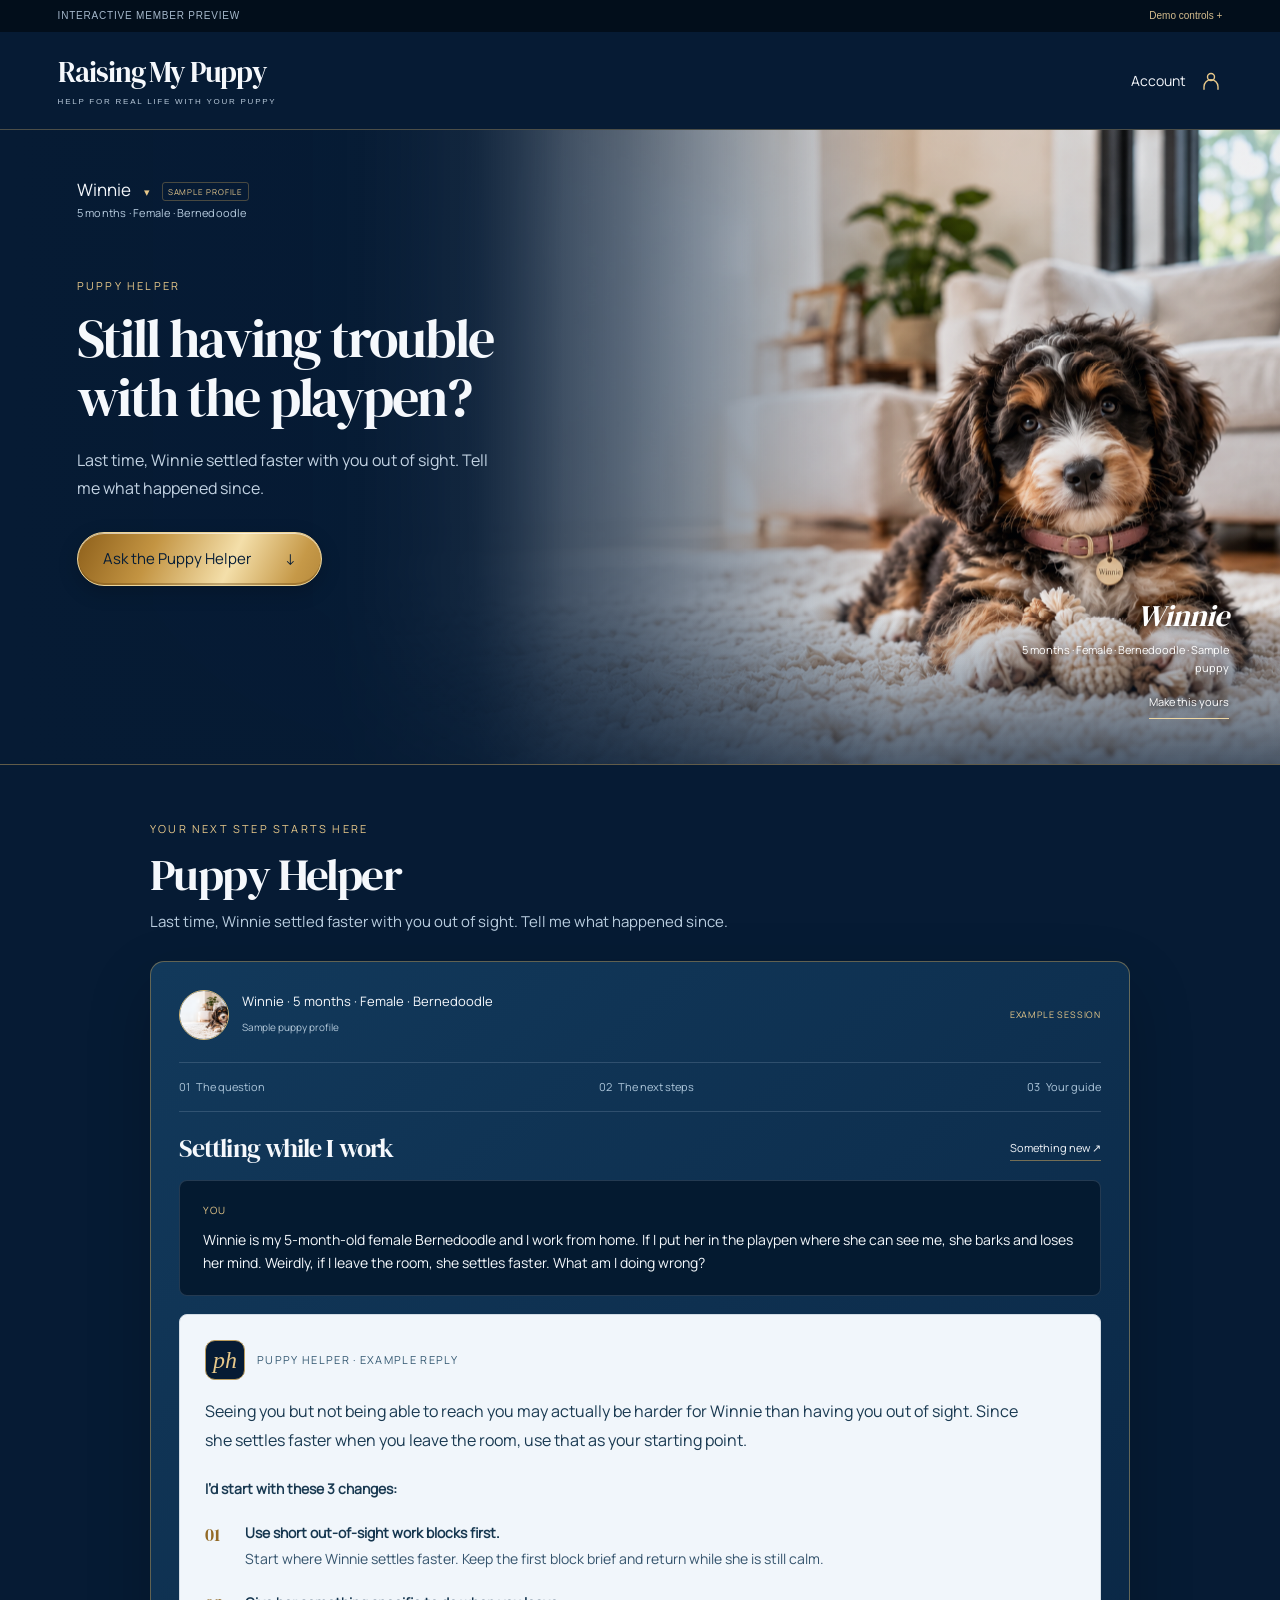
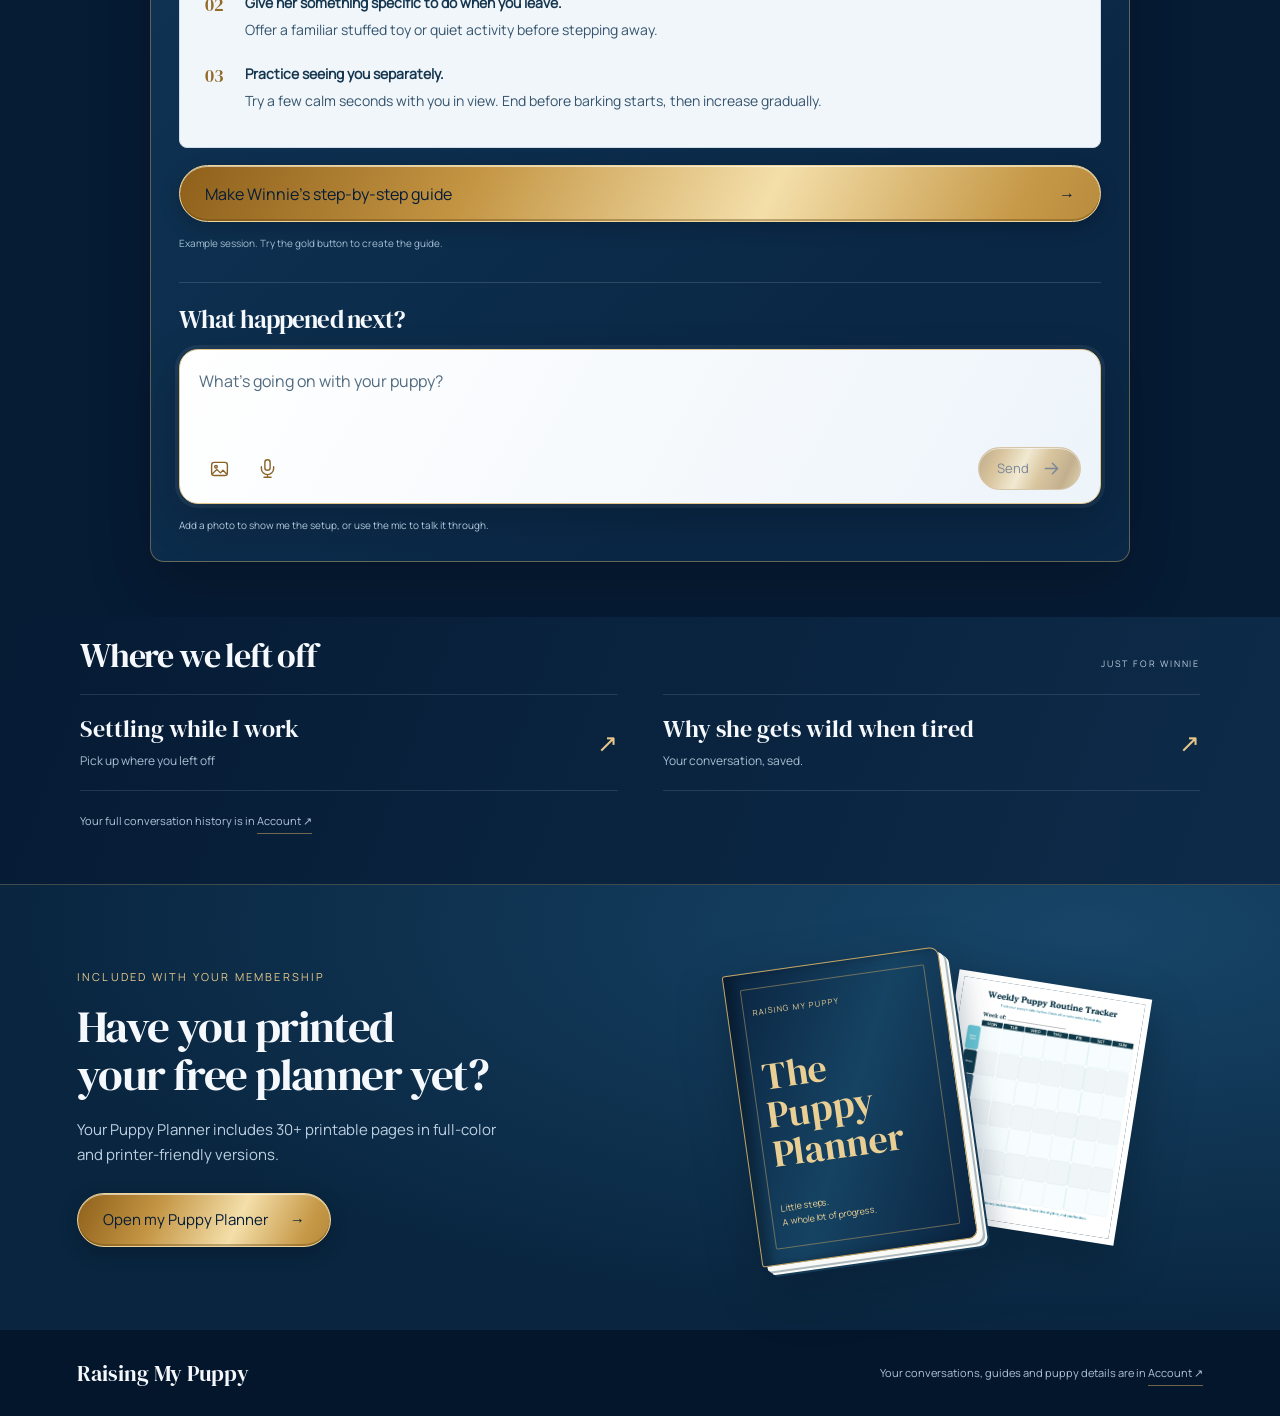
==== member.html @ 622f67cb "Publish completed Round 4C member code; planner assets pending upload" ====
<!doctype html>
<html lang="en">
<head>
  <meta charset="utf-8">
  <meta name="viewport" content="width=device-width,initial-scale=1">
  <meta name="robots" content="noindex,nofollow">
  <meta name="theme-color" content="#061b34">
  <title>Your Puppy Helper | Raising My Puppy</title>
  <link rel="stylesheet" href="css/tokens.css">
  <link rel="stylesheet" href="css/member.css">
  <script src="js/member-data.js" defer></script>
  <script src="js/member-planner.js" defer></script>
  <script src="js/member.js" defer></script>
</head>
<body class="member-page">
  <a class="skip-link" href="#session-title">Skip to Puppy Helper</a>
  <details class="demo-controls" id="demo-controls">
    <summary>INTERACTIVE MEMBER PREVIEW <span>Demo controls +</span></summary>
    <div class="demo-options">
      <label>Membership<select id="demo-state"><option value="active">Active member</option><option value="available">First free session available</option><option value="used">First free session used</option></select></label>
      <label>Puppy context<select id="demo-profile"><option value="sample">Sample profile with photo</option><option value="empty">No profile or photo</option><option value="no-photo">Profile without photo</option><option value="multiple">Multiple puppies</option></select></label>
      <p>Static preview. Sample replies and voice input. Photos, profiles, conversations and guides stay in this visit and reset on reload. No sign-in, AI or payment.</p>
    </div>
  </details>
  <div class="member-shell">
    <header class="member-header">
      <a href="./" class="wordmark" aria-label="Raising My Puppy public home">Raising My Puppy<span>HELP FOR REAL LIFE WITH YOUR PUPPY</span></a>
      <button type="button" class="account-button" data-action="account">Account <svg viewBox="0 0 24 24" aria-hidden="true"><circle cx="12" cy="8" r="4"/><path d="M4 22v-3a8 8 0 0 1 16 0v3"/></svg></button>
    </header>
    <main id="member-main"></main>
    <footer class="member-footer"><span class="footer-brand">Raising My Puppy</span><p>Your conversations, guides and puppy details are in <button class="text-link" data-action="account">Account ↗</button></p></footer>
  </div>
  <dialog id="member-dialog" aria-labelledby="dialog-title"><button type="button" class="dialog-close" aria-label="Close panel">×</button><div id="dialog-content"></div></dialog>
  <div id="member-status" role="status" aria-live="polite"></div>
  <div id="print-area"></div>
  <noscript><p class="noscript">Enable JavaScript to use this interactive member preview.</p></noscript>
</body>
</html>
---- css/tokens.css ----
/* Shared foundation. Compact demo UI, captions and controls keep their own scale. */
:root {
  --rmp-body-size: 16px;
  --rmp-body-lead-size: 17px;
  --rmp-section-label-size: 12px;
  --rmp-section-inset: 62px;
  --rmp-section-inset-wide: 70px;
  --rmp-heading-gap: 20px;
  --rmp-paragraph-gap: 16px;
  --rmp-label-gap: 18px;
  --rmp-cta-gap: 28px;
  --rmp-strip-background: #082441;
  --rmp-strip-gold: #f2d594;
  --rmp-strip-line: #bf9f612e;
  --rmp-strip-bottom-line: #d6b47180;
}

*{box-sizing:border-box}body{margin:0;background:#eaf0f6;font-family:Arial,sans-serif}h1,h2,h3,p{margin:0}button,input,textarea{font:inherit}button,a{-webkit-tap-highlight-color:transparent}button{cursor:pointer;border:0;background:none;color:inherit}a{color:inherit;text-decoration:none}img{max-width:100%}textarea{width:100%;background:transparent;border:0;color:inherit}html{scroll-behavior:smooth}.preview-label{text-align:center;padding:10px 16px;font-size:10px;letter-spacing:.06em;background:#0d2b4b;color:#e1c48c}.preview-overlay{position:fixed;inset:0;background:#0b243866;backdrop-filter:blur(6px);z-index:100;display:flex;justify-content:flex-end}.preview-drawer{width:min(100%,460px);height:100%;background:#f7faff;padding:70px 32px;box-shadow:-20px 0 80px #09243d30;animation:drawer .35s ease-out}.preview-drawer h2{font:36px/1.15 Georgia;margin:22px 0}.preview-drawer p{font-size:14px;line-height:1.6;margin:18px 0}.preview-drawer label{display:block;margin-top:30px;font-size:12px}.preview-drawer input{display:block;width:100%;padding:15px;margin:10px 0;border:1px solid #c2d1df;border-radius:10px;background:white}.preview-drawer .approved-gold-button{background:linear-gradient(120deg,#d5b16f,#e5c78c);padding:16px;border-radius:30px;width:100%;font-weight:700}.preview-drawer small{font-size:11px;color:#587089;line-height:1.5}.preview-close{position:absolute;right:25px;top:30px}.preview-eyebrow{font-size:var(--rmp-section-label-size);letter-spacing:.15em;color:#967032}@keyframes drawer{from{transform:translateX(100%)}to{transform:none}}
.rmp-puppy-photo{display:flex;align-items:center;gap:14px;padding:8px 0}.rmp-puppy-photo img{height:64px;width:64px;object-fit:cover;border-radius:50%}.rmp-puppy-photo button{display:flex;align-items:center;gap:7px}.rmp-reveal{opacity:0;transform:translateY(24px);transition:opacity .8s ease,transform .8s ease}.rmp-reveal.is-visible{opacity:1;transform:none}.rmp{--ink: #142b49;--muted: #526477;--gold: #b99a5b;--pale: #e6eef6;--paper: #f7f9fc;background:var(--paper);color:var(--ink);font-family:Arial,Helvetica,sans-serif;font-size:16px;line-height:1.65;-webkit-font-smoothing:antialiased}.rmp *{box-sizing:border-box}.rmp button,.rmp a,.rmp input,.rmp textarea{touch-action:manipulation}.rmp button{cursor:pointer}.rmp button:disabled{cursor:wait;opacity:.55}.rmp a{text-decoration:none;color:inherit}.rmp :focus-visible{outline:3px solid #957334;outline-offset:5px}.rmp h1,.rmp h2,.rmp h3,.rmp p{margin:0}.rmp h1,.rmp h2{font-family:Georgia,Times New Roman,serif;font-weight:400;letter-spacing:-.055em;line-height:1.04}.rmp h1{font-size:clamp(48px,5.7vw,83px)}.rmp h2{font-size:clamp(39px,4.1vw,60px)}.rmp em{font-weight:400;color:#607c98}.rmp-section{max-width:1200px;margin:auto;padding:100px 44px}.rmp-eyebrow{font-size:10px;letter-spacing:.2em;font-weight:700;line-height:1.6;margin-bottom:24px!important}.rmp-eyebrow>span{display:inline-block;width:6px;height:6px;background:var(--gold);border-radius:50%;margin-right:8px}.rmp-section-copy{max-width:410px;margin-top:25px!important;color:var(--muted)}.rmp-centered{text-align:center}.rmp-centered>p:last-child{margin-top:20px;color:var(--muted)}
---- css/member.css ----
/* Round 4B. Isolated member styles; no public page selectors or dependencies. */
@font-face{font-family:"RMP Display";src:url(../assets/fonts/rmp-display.woff2) format("woff2");font-weight:400;font-display:swap}
@font-face{font-family:"RMP Sans";src:url(../assets/fonts/rmp-sans.woff2) format("woff2");font-weight:400;font-display:swap}
:root{--navy:#061b34;--navy-light:#12395e;--gold:#e7c88a;--muted:#abc1d7;--metal:linear-gradient(115deg,#8e601b 0%,#c39442 21%,#f4dfaa 43%,#c69948 61%,#986c24 83%,#d7b66b 100%)}
body.member-page{background:#041326;color:#f5f8fc;font:16px/1.65 "RMP Sans",Arial,sans-serif;-webkit-font-smoothing:antialiased}
button,input,textarea,select{font:inherit}button,a,input,textarea,select{touch-action:manipulation}button{padding:0}button:disabled{opacity:.5;cursor:default}a,button{text-underline-offset:5px}h1,h2,h3{font-family:"RMP Display",Georgia,serif;font-weight:400;letter-spacing:-.035em;line-height:1.08}p{margin:0}svg{width:21px;height:21px;stroke:currentColor;fill:none;stroke-width:1.6;stroke-linecap:round;stroke-linejoin:round;flex-shrink:0}:focus-visible{outline:3px solid #e8c888;outline-offset:5px}input:focus-visible,textarea:focus-visible,select:focus-visible{outline-color:#956b2e}button:focus-visible{position:relative;z-index:3}[hidden]{display:none!important}.sr-only{position:absolute;width:1px;height:1px;overflow:hidden;clip-path:inset(50%)}
.member-shell{max-width:1440px;margin:auto;background:var(--navy);overflow:clip}.demo-controls{max-width:1440px;margin:auto;background:#020e1b;color:#a5b8cb;font:10px/1.6 Arial,sans-serif;letter-spacing:.08em}.demo-controls summary{cursor:pointer;list-style:none;padding:8px 4.5%;display:flex;justify-content:space-between;gap:12px}.demo-controls summary::-webkit-details-marker{display:none}.demo-controls summary span{color:#d5bd8e;letter-spacing:0}.demo-options{display:flex;align-items:end;gap:20px;padding:14px 4.5% 22px;border-top:1px solid #314357;letter-spacing:0}.demo-options label{font-size:12px;min-width:185px}.demo-options select{display:block;margin-top:5px;background:#102b44;color:#fff;border:1px solid #5d7891;border-radius:5px;padding:9px;max-width:100%}.demo-options p{max-width:480px;font-size:12px}.member-header{height:98px;padding:0 4.5%;display:flex;align-items:center;justify-content:space-between;gap:20px;border-bottom:1px solid #d6b47155;position:relative;z-index:4;background:#061b34}.wordmark{font:29px/1.2 "RMP Display",Georgia,serif;letter-spacing:-.035em}.wordmark span{display:block;margin-top:8px;font:8px/1 Arial,sans-serif;letter-spacing:.22em;color:#b7c8d9}.account-button{display:flex;align-items:center;gap:14px;font-size:14px;min-height:44px}.account-button svg{color:var(--gold);width:22px}.eyebrow{display:block;font:11px/1.6 "RMP Sans",Arial,sans-serif;letter-spacing:.2em;text-transform:uppercase;color:var(--gold)}
.member-hero{overflow:hidden;position:relative;min-height:740px;isolation:isolate;background:#081f39;border-bottom:1px solid #c7a05b77}.hero-photo{position:absolute;right:0;top:0;width:72%;height:100%;object-fit:cover;object-position:77% 55%;z-index:-3;mask-image:linear-gradient(90deg,transparent,#000 24%);transform:scale(1.025);will-change:transform}.member-hero.is-upload .hero-photo{width:59%;object-position:center}.hero-shade{position:absolute;inset:0;z-index:-2;background:linear-gradient(90deg,#061b34 1%,#061b34f7 26%,#061b34e8 37%,#061b34a6 49%,#061b3410 70%),linear-gradient(0deg,#061b34b0,transparent 25%)}.hero-content{position:relative;width:60%;padding:30px 0 56px 6%;z-index:1}.puppy-switch{position:relative;display:inline-block;margin-bottom:47px;max-width:100%}.puppy-toggle{text-align:left;padding:8px 18px 8px 0;max-width:100%;min-height:55px}.puppy-toggle strong{font-size:17px;font-weight:400}.puppy-toggle .chevron{font-size:11px;color:var(--gold);padding-left:13px}.puppy-toggle small{display:block;color:#b7ccdf;font-size:11px;letter-spacing:.02em;overflow-wrap:anywhere}.puppy-toggle .sample-label{display:inline-block;font-size:8px;letter-spacing:.1em;border:1px solid #b7985960;border-radius:3px;padding:2px 5px;color:#e4c78d;margin-left:12px;vertical-align:middle}.puppy-menu{position:absolute;top:100%;left:0;width:280px;max-width:calc(100vw - 40px);background:#102e4d;padding:10px;box-shadow:0 16px 40px #0005;border:1px solid #b798596e;border-radius:12px;z-index:6}.puppy-menu button{display:flex;align-items:center;gap:12px;width:100%;text-align:left;padding:12px;border-radius:7px;font-size:14px}.puppy-menu button:hover,.puppy-menu button[aria-pressed=true]{background:#284968}.puppy-menu small{display:block;font-size:11px;color:#b9cde0}.puppy-menu .add-puppy{color:var(--gold);border-top:1px solid #b7985940;border-radius:0;margin-top:5px}.puppy-menu .initial{width:32px;height:32px;border:1px solid #bba16d;border-radius:50%;display:grid;place-items:center;color:var(--gold)}
.hero-content>.eyebrow{margin-bottom:14px}.hero-content h1{font-size:clamp(40px,4.25vw,62px);max-width:650px;text-wrap:balance}.hero-memory{color:#c3d3e3;font-size:16px;line-height:1.75;max-width:420px;margin-top:20px}.hero-caption{position:absolute;right:4%;bottom:45px;max-width:225px;color:#fff;text-shadow:0 2px 12px #000;text-align:right;z-index:0}.hero-caption .photo-name{font:italic 30px/1.2 "RMP Display",Georgia,serif;display:block}.hero-caption p{font-size:11px;line-height:1.65;margin-top:7px}.photo-action{display:inline-block;font-size:11px;margin-top:12px;border-bottom:1px solid #efd7a3;padding-bottom:3px;text-shadow:0 1px 6px #000;min-height:30px}.hero-caption.fallback{background:#061b34da;padding:17px 19px;border:1px solid #d6b47160;backdrop-filter:blur(8px);border-radius:3px;max-width:235px;text-align:left}.hero-caption.fallback .photo-name{font-size:23px}.hero-caption.fallback p{color:#e0e9f1}
.composer{margin-top:27px;max-width:550px;border:1px solid #e4c58c;border-radius:19px;background:linear-gradient(120deg,#fff,#edf4fa);box-shadow:0 16px 45px #0003,0 0 0 4px #fff1;color:#153651;padding:17px 19px 13px}.composer:focus-within{box-shadow:0 16px 45px #0003,0 0 0 4px #d8b66d55}.composer textarea{display:block;resize:none;height:72px;min-height:72px;max-height:210px;line-height:1.6;font-size:16px;padding:2px 0;outline:0}.composer textarea::placeholder{color:#516b80;opacity:1}.composer-toolbar{display:flex;align-items:center;justify-content:space-between;gap:15px;margin-top:8px}.composer-tools{display:flex;gap:8px}.icon-button{width:40px;height:40px;display:grid;place-items:center;color:#8c6428;border-radius:50%}.icon-button:hover{background:#dae6f0}.send-button{display:flex;align-items:center;gap:12px;background:var(--metal);border:1px solid #bd985b;border-radius:30px;color:#061b34;padding:9px 18px;min-height:43px;font-size:13px;box-shadow:inset 0 1px #fff9}.composer-footnote{font-size:10px;color:#b5c8dc;margin-top:13px;max-width:480px}.composer-attachment{display:flex;align-items:center;gap:12px;font-size:12px;margin-bottom:10px}.composer-attachment img{width:55px;height:45px;object-fit:cover;border-radius:6px}.composer-attachment button{margin-left:auto;text-decoration:underline}.free-note{font-size:12px;color:var(--gold);margin-top:15px}.free-note button{text-decoration:underline;margin-left:8px}
.gold-button{display:inline-flex;align-items:center;justify-content:center;gap:22px;position:relative;overflow:hidden;background:var(--metal);background-size:150% 100%;border:1px solid #ecd59b;border-radius:40px;color:#051c36;box-shadow:0 6px 20px #0003,inset 0 1px #fff9,inset 0 -2px #68471560;font-size:15px;min-height:54px;padding:13px 25px;transition:background-position .4s,transform .25s;line-height:1.5;text-align:center}.gold-button:hover{background-position:100% 0;transform:translateY(-2px)}.text-link{font-size:13px;border-bottom:1px solid #b99a5b99;padding:3px 0;color:inherit}.secondary-button{padding:10px 18px;border:1px solid #a3b9cb;border-radius:25px;min-height:44px;font-size:13px}.action-row{display:flex;gap:20px;flex-wrap:wrap;align-items:center;margin-top:23px}.empty-note{color:#afc5d9;font-size:14px;margin:20px 0}.section-inner{width:min(100% - 12%,1120px);margin:auto}
.conversation-section{background:radial-gradient(ellipse at 0 20%,#184368,#082541 66%);border-bottom:1px solid #b89b5c60}.conversation-inner{padding:45px 0 48px;max-width:920px}.conversation-heading{display:flex;justify-content:space-between;align-items:center;gap:20px}.conversation-heading h2{font-size:32px}.conversation-heading .text-link{font-size:11px}.thread-body{margin-top:25px}.question-line{font-size:15px;color:#d6e6f5;border-left:2px solid #d5b474;padding:4px 0 4px 20px;max-width:740px;margin-bottom:30px;white-space:pre-wrap;overflow-wrap:anywhere}.question-photo{width:150px;max-height:130px;object-fit:cover;border-radius:8px;margin:12px 0}.reply-label{display:flex;align-items:center;gap:12px;margin-bottom:17px}.helper-monogram{font:italic 24px/1 Georgia,serif;display:grid;place-items:center;border:1px solid #b99a5b;color:var(--gold);width:40px;height:40px;border-radius:10px;background:#061b34}.reply-label span:last-child{font-size:11px;color:var(--gold);letter-spacing:.12em;text-transform:uppercase}.reply-text{font-size:17px;line-height:1.8;max-width:820px}.response-steps{list-style:none;padding:0;margin:23px 0;counter-reset:steps}.response-steps li{counter-increment:steps;display:grid;grid-template-columns:27px 1fr;gap:13px;padding:10px 0;font-size:15px;color:#c9dbeb}.response-steps li:before{content:"0" counter(steps);font:18px/1.5 "RMP Display",Georgia,serif;color:var(--gold)}.response-steps strong{display:block;color:#fff;font-weight:400;margin-bottom:3px}.reply-actions{padding-top:10px}.reply-hint{font-size:11px;color:#aec6dd;margin-top:15px}
.recent-section{padding:45px 0 50px;background:linear-gradient(110deg,#061b34,#0d2b49)}.section-heading{display:flex;justify-content:space-between;align-items:baseline;gap:25px;margin-bottom:20px}.section-heading h2{font-size:34px}.section-heading .eyebrow{font-size:9px;color:#bdcddd}.recent-list{list-style:none;padding:0;margin:0;display:grid;grid-template-columns:repeat(2,minmax(0,1fr));gap:0 45px}.recent-list li{min-width:0}.recent-list button{width:100%;display:flex;align-items:center;justify-content:space-between;gap:20px;text-align:left;padding:19px 0;border-block:1px solid #a7bdd32b;min-height:86px}.recent-list button strong{display:block;font:24px/1.25 "RMP Display",Georgia,serif;overflow-wrap:anywhere}.recent-list small{display:block;font-size:12px;color:#a9bfd3;margin-top:7px}.row-arrow{font-size:25px;color:var(--gold)}.recent-note{font-size:11px;color:#b1c6da;margin-top:18px}.recent-note button{font-size:11px}
.planner-reminder{position:relative;background:radial-gradient(ellipse at 85% 10%,#eff7ff,#d1e2f1 70%);color:#0b2c48;padding:55px 6%;display:grid;grid-template-columns:1fr 1fr;align-items:center;gap:65px;isolation:isolate}.planner-reminder .eyebrow{color:#896324}.planner-reminder h2{font-size:clamp(36px,3.5vw,48px);max-width:470px;margin-top:17px;text-wrap:balance}.planner-reminder p{font-size:15px;color:#35556e;max-width:430px;margin:19px 0 25px}.planner-art{position:relative;display:flex;align-items:center;justify-content:center;min-height:335px;perspective:1000px}.planner-cover{width:218px;height:294px;background:linear-gradient(115deg,#0a2440,#164363 50%,#0a2440);padding:32px 25px;color:#eacf94;border:1px solid #c5a665;box-shadow:inset 9px 0 10px #0004,5px 5px #f9faf7,7px 7px #adb9bc,9px 9px #f9faf7,11px 11px #153b57,18px 25px 28px #0c28403b;border-radius:3px 9px 9px 3px;transform:rotate(-8deg);z-index:2;position:relative}.planner-cover:before{content:"";position:absolute;inset:15px;border:1px solid #c5a66580;border-radius:2px}.planner-cover>span{display:block;font-size:8px;letter-spacing:.13em}.planner-cover strong{display:block;font:38px/1.03 "RMP Display",Georgia,serif;margin-top:40px}.planner-cover small{display:block;margin-top:27px;font-size:9px}.planner-art>img{width:195px;transform:rotate(9deg);margin-left:-20px;box-shadow:0 12px 28px #0c284044;border:6px solid #fff;z-index:1}.member-footer{display:flex;justify-content:space-between;align-items:center;gap:30px;padding:30px 6%;background:#04162c;color:#adc4d9;font-size:11px}.footer-brand{font:22px/1.2 "RMP Display",Georgia,serif;color:#f4f7fb}.member-footer .text-link{font-size:11px}
#member-dialog{color:#183852;background:#edf4fa;border:1px solid #bfa26b;border-radius:12px;width:min(930px,calc(100% - 40px));max-height:calc(100dvh - 40px);margin:auto;padding:42px;overflow:auto;font-family:"RMP Sans",Arial,sans-serif;box-shadow:0 30px 90px #0006;overscroll-behavior:contain}#member-dialog::backdrop{background:#021023bb;backdrop-filter:blur(7px)}#member-dialog[open]{animation:panel-in .28s ease-out}#member-dialog.account-tray{margin:0 0 0 auto;height:100dvh;max-height:100dvh;width:min(475px,100%);border-radius:0;border-block:0;background:linear-gradient(150deg,#10375a,#061b34 65%);color:#f7faff;padding:65px 35px 35px;animation:tray-in .35s ease-out}.dialog-close{position:absolute;right:16px;top:12px;width:38px;height:38px;font:30px/1 Arial,sans-serif;color:inherit;border:1px solid #9ab0c050;border-radius:50%;z-index:2}#member-dialog h2{font-size:38px;margin:12px 32px 18px 0}#member-dialog h3{font-size:27px}#member-dialog p{font-size:14px;color:#45627a;margin-top:15px}#member-dialog .eyebrow{color:#8a6426}#member-dialog.account-tray .eyebrow{color:var(--gold)}#member-dialog.account-tray p{color:#bfd2e3}.panel-back{font-size:12px;margin-bottom:23px;border-bottom:1px solid #ab8e5c;padding-bottom:3px}.account-links{margin-top:35px}.account-links button{width:100%;display:flex;align-items:center;justify-content:space-between;padding:21px 0;text-align:left;border-top:1px solid #a6bfd833;font:26px/1.2 "RMP Display",Georgia,serif}.account-links button:last-child{border-bottom:1px solid #a6bfd833}.account-links span{font:20px Arial,sans-serif;color:var(--gold)}.account-context{padding-bottom:28px;border-bottom:1px solid #a6bfd833;font-size:14px;color:var(--gold)}.overlay-list{list-style:none;padding:0;margin:23px 0}.overlay-list li{border-block-start:1px solid #a9bece80}.overlay-list button{display:flex;justify-content:space-between;align-items:center;gap:18px;width:100%;padding:20px 0;text-align:left}.overlay-list strong{font-size:16px;font-weight:400;display:block;overflow-wrap:anywhere}.overlay-list small{display:block;color:#516e85;font-size:12px;margin-top:5px}.overlay-list .row-arrow{color:#8a6426}.panel-note{font-size:11px!important;color:#547186!important}.profile-form{max-width:570px;margin-top:25px}.profile-form label{display:block;font-size:12px;color:#34546d}.profile-form input,.profile-form select{display:block;width:100%;background:#fff;color:#0d2e49;border:1px solid #a9bfce;padding:11px 13px;border-radius:6px;margin:7px 0 18px;min-height:46px;font-size:16px;min-width:0}.profile-form input[type=file]{font-size:12px}.form-columns{display:grid;grid-template-columns:1fr 1fr;gap:20px}.profile-form .check-label{display:flex;gap:8px;align-items:center;margin:-10px 0 18px}.profile-form input[type=checkbox]{display:inline;width:16px;min-height:16px;margin:0}.photo-form-preview{display:flex;align-items:center;gap:15px;font-size:12px;margin-bottom:20px}.photo-form-preview img{width:80px;height:80px;object-fit:cover;border-radius:8px}.voice-input{width:100%;min-height:120px;padding:16px;background:#fff;border:1px solid #a9bfce;border-radius:8px;margin-top:22px;font-size:16px}.membership-options{display:grid;grid-template-columns:1fr 1fr;gap:15px;margin:25px 0}.membership-options label{border:1px solid #a9bfce;padding:20px;border-radius:8px;font-size:14px}.membership-options strong{display:block;font-size:28px;font-weight:400;margin-top:10px;color:#876020}.membership-options small{display:block;color:#4b687e}.membership-options label:has(:checked){background:#faf4e7;border-color:#b59659}
.guide-paper{background:#fff;color:#15364f;padding:32px;margin-top:22px;border:1px solid #c9b68c;box-shadow:0 12px 25px #183a5312}.guide-paper .eyebrow{font-size:9px;padding-bottom:16px;border-bottom:1px solid #c9b68c}.guide-paper h3{margin:23px 0 18px}.guide-paper label{display:flex;align-items:flex-start;gap:12px;font-size:14px;line-height:1.7;margin:18px 0}.guide-paper input{margin-top:6px;accent-color:#0d3452}.guide-paper .guide-notes-label{display:block;font-size:12px;margin-bottom:0}.guide-paper textarea{display:block;line-height:28px;min-height:90px;font-size:14px;background:repeating-linear-gradient(transparent 0,transparent 27px,#c7ced2 27px,#c7ced2 28px);resize:vertical}.guide-source{font-size:12px!important;overflow-wrap:anywhere}
.edition-choices{display:grid;grid-template-columns:1fr 1fr;gap:36px;margin-top:30px}.edition-choice{min-width:0}.edition-preview{height:270px;background:#d7e4ee;display:flex;align-items:center;justify-content:center;padding:18px;overflow:hidden;margin-bottom:23px;border-radius:6px}.edition-preview>img{height:100%;max-width:100%;width:auto;box-shadow:0 8px 18px #183a5329}.edition-choice h3{font-size:28px!important}.edition-choice>p{font-size:13px!important;min-height:46px}.edition-choice .gold-button,.edition-choice .secondary-button{margin-top:20px;font-size:13px;gap:8px;width:100%}.edition-preview .low-ink-page{width:181px!important;height:234px!important;font-size:3.2px!important;padding:12px!important;box-shadow:0 8px 18px #183a5320}.edition-preview .low-ink-page h3{font-size:10px!important}.edition-preview .low-ink-page .tracker td{height:5em}.planner-toolbar{display:flex;flex-wrap:wrap;justify-content:space-between;align-items:center;gap:15px;margin:25px 0}.planner-toolbar select{padding:10px;background:#fff;border:1px solid #a4bbce;border-radius:6px;max-width:100%;font-size:13px;color:#173955}.planner-page-preview{max-width:600px;margin:20px auto 0;background:#173953;padding:12px;box-shadow:0 18px 30px #183a5325;border-radius:5px}.planner-page-preview>img{width:100%;display:block}.planner-page-preview.low-ink{background:#fff;border:1px solid #bec9d2;padding:0}.low-ink-page{background:#fff;color:#222;aspect-ratio:8.5/11;padding:7%;font:clamp(8px,1.5vw,12px)/1.45 Arial,sans-serif;display:flex;flex-direction:column;overflow:hidden}.low-ink-page .print-brand{font-size:.7em;letter-spacing:.14em;padding-bottom:1em;border-bottom:1px solid #bbb}.low-ink-page h3{font:bold 2em/1.12 Georgia,serif!important;letter-spacing:-.02em;margin:1em 0 .5em!important;color:#111}.low-ink-page .print-sub{font-size:1em!important;line-height:1.45;color:#444!important;margin:0 0 1.4em!important}.print-fill{font-size:1em;margin:0 0 1em;border-bottom:1px solid #bbb;padding-bottom:.7em}.low-ink-page table{width:100%;border-collapse:collapse;table-layout:fixed;font-size:.85em;flex:1}.low-ink-page th,.low-ink-page td{border:1px solid #ccc;background:#fff!important;padding:.65em .35em;text-align:left;overflow-wrap:anywhere;font-weight:400}.low-ink-page th{font-weight:bold}.low-ink-page td{height:4.5em}.low-ink-page .tracker td{height:6em}.low-ink-page .print-list{list-style:none;padding:0;margin:0}.low-ink-page .print-list li{display:flex;gap:.8em;font-size:1em;border-bottom:1px solid #ddd;padding:1em 0}.low-ink-page .print-list li:before{content:"□"}.low-ink-page .print-notes{margin-top:auto;font-size:.9em;padding-top:1.4em;line-height:2.7;background:repeating-linear-gradient(transparent,transparent 2.7em,#ddd 2.7em,#ddd calc(2.7em + 1px));min-height:6em}.low-ink-page footer{font-size:.7em;color:#666;margin-top:2em;display:flex;justify-content:space-between}
#panel-status:empty{display:none}#member-dialog #panel-status{color:#76521b;font-size:13px}#member-status{position:fixed;bottom:22px;left:50%;transform:translateX(-50%);max-width:min(540px,calc(100% - 30px));background:#143c5e;color:#fff;padding:13px 20px;border:1px solid #ddc28a;border-radius:8px;font-size:13px;box-shadow:0 10px 35px #0005;z-index:20}#member-status:empty{display:none}#print-area{display:none}.skip-link{position:fixed;top:-100px;left:15px;padding:10px;background:#fff;color:#102d49;z-index:100}.skip-link:focus-visible{top:10px}.noscript{padding:30px}.reveal{animation:reveal .65s ease-out both}@keyframes reveal{from{opacity:0;transform:translateY(14px)}to{opacity:1;transform:none}}@keyframes panel-in{from{opacity:0;transform:translateY(14px)}to{opacity:1;transform:none}}@keyframes tray-in{from{transform:translateX(100%)}to{transform:none}}
@media(min-width:1600px){.hero-content h1{font-size:64px}}
@media(max-width:1100px){.hero-content{width:64%;padding-left:5%}.hero-content h1{font-size:49px}.hero-photo{width:80%}.hero-caption{right:3%;max-width:185px}.hero-caption.fallback{max-width:180px}.member-hero{min-height:725px}.planner-reminder{gap:25px}.planner-cover{width:195px;height:270px;padding:29px 24px}.planner-cover strong{font-size:34px}.planner-art>img{width:165px}.planner-art{min-height:320px}.section-inner{width:90%}}
@media(max-width:760px){.demo-options{flex-wrap:wrap;gap:15px}.demo-options label{flex:1}.demo-options select{width:100%}.member-header{height:84px;padding:0 5%}.wordmark{font-size:25px}.wordmark span{font-size:6px;letter-spacing:.15em}.account-button{font-size:12px;gap:9px}.account-button svg{width:18px}.member-hero{min-height:0;padding-top:275px}.hero-photo,.member-hero.is-upload .hero-photo{mask-image:none;width:100%;height:380px;object-position:77% 64%;transform:none}.member-hero.is-upload .hero-photo{object-position:center 42%}.hero-shade{background:linear-gradient(0deg,#061b34 0%,#061b34 48%,#061b34ed 57%,#061b3477 69%,transparent 91%)}.hero-content{width:100%;padding:0 6% 38px}.puppy-switch{position:absolute;top:-255px;left:6%;margin:0}.puppy-toggle{background:#061b34e8;padding:9px 15px;border:1px solid #c7a05b66;border-radius:8px}.puppy-toggle strong{font-size:15px}.puppy-toggle small{font-size:10px}.puppy-menu{margin-top:7px}.hero-content h1{font-size:43px;max-width:620px}.hero-content>.eyebrow{font-size:10px;margin-bottom:10px}.hero-memory{max-width:520px;margin-top:16px;font-size:15px}.hero-caption{right:6%;top:191px;bottom:auto;max-width:180px}.hero-caption .photo-name{font-size:22px}.hero-caption p{font-size:10px;margin-top:3px}.hero-caption .photo-action{margin-top:2px}.hero-caption.fallback{top:100px;right:5%;padding:11px 14px;max-width:184px}.hero-caption.fallback .photo-name{font-size:20px}.hero-caption.fallback p{font-size:10px}.composer{max-width:none;margin-top:22px}.composer textarea{height:72px;min-height:72px}.composer-footnote{font-size:10px}.recent-section{padding:31px 0 35px}.section-heading{display:block;margin-bottom:18px}.section-heading h2{font-size:31px}.section-heading .eyebrow{margin-top:9px}.recent-list{gap:20px}.recent-list button strong{font-size:22px}.recent-list button{min-height:101px}.planner-reminder{padding:40px 6%;gap:25px;grid-template-columns:1fr}.planner-reminder h2{font-size:39px;max-width:500px}.planner-reminder p{max-width:500px}.planner-art{grid-row:2;min-height:300px;margin-top:10px}.planner-cover{width:206px;height:277px}.planner-art>img{width:180px}.member-footer{display:block;padding:27px 6%}.member-footer p{margin-top:13px}.conversation-inner{padding:32px 0}.conversation-heading h2{font-size:29px}.reply-text{font-size:16px}.response-steps li{font-size:14px}.gold-button{font-size:14px;min-height:52px;padding:13px 20px}#member-dialog{padding:36px 24px;width:calc(100% - 24px);max-height:calc(100dvh - 24px)}#member-dialog h2{font-size:33px}#member-dialog.account-tray{padding:60px 26px 30px}.edition-choices{gap:22px}.edition-preview{height:220px;padding:14px}.edition-preview .low-ink-page{width:148px!important;height:192px!important;font-size:2.7px!important;padding:10px!important}.edition-preview .low-ink-page h3{font-size:9px!important}.edition-choice h3{font-size:24px!important}.edition-choice .gold-button,.edition-choice .secondary-button{font-size:12px;padding:12px}.guide-paper{padding:22px}.low-ink-page{font-size:9px}}
@media(max-width:440px){.wordmark{font-size:22px}.wordmark span{font-size:5.5px}.account-button{font-size:11px;gap:7px}.member-header{height:77px}.hero-content h1{font-size:38px}.hero-content{padding-inline:6%}.hero-memory{font-size:14px}.member-hero{padding-top:270px}.hero-photo,.member-hero.is-upload .hero-photo{height:355px;width:100%;object-position:80% 60%}.hero-shade{background:linear-gradient(0deg,#061b34 0%,#061b34 53%,#061b34dc 64%,#061b3420 83%,transparent 95%)}.puppy-switch{top:-252px}.puppy-toggle .sample-label{font-size:7px;margin-left:7px}.hero-caption{top:185px}.hero-caption.fallback{top:102px;max-width:164px}.composer{padding:15px}.composer textarea{font-size:16px}.composer-footnote{line-height:1.6}.recent-list{grid-template-columns:1fr;gap:0}.recent-list button{min-height:84px}.recent-list li+li button{border-top:0}.recent-list button strong{font-size:23px}.planner-reminder h2{font-size:35px}.planner-reminder .gold-button{width:100%}.planner-cover{width:165px;height:237px;padding:28px 21px}.planner-cover strong{font-size:29px;margin-top:30px}.planner-cover small{font-size:8px;margin-top:22px}.planner-art>img{width:140px}.planner-art{min-height:268px}.conversation-heading{align-items:start}.conversation-heading h2{font-size:27px}.reply-actions .gold-button{width:100%;gap:8px}.reply-actions{gap:16px}.form-columns{grid-template-columns:1fr;gap:0}.edition-choices{grid-template-columns:1fr;gap:35px}.edition-choice>p{min-height:0}.edition-preview{height:255px}.edition-preview .low-ink-page{width:175px!important;height:226px!important;font-size:3px!important;padding:12px!important}.membership-options{gap:10px}.membership-options label{padding:15px}.guide-paper{padding:18px}.guide-paper h3{font-size:25px!important}.low-ink-page{font-size:7px}.account-links button{font-size:24px}.action-row{gap:15px}#member-dialog{padding-inline:20px}.planner-toolbar{align-items:stretch}.planner-toolbar label:not(.sr-only),.planner-toolbar select{width:100%}}
@media(prefers-reduced-motion:reduce){html{scroll-behavior:auto}*,*:before,*:after{animation:none!important;transition:none!important}.hero-photo{transform:none!important;will-change:auto}.gold-button:hover{transform:none}}
@media print{@page{size:letter;margin:.35in}body.member-page{background:#fff;color:#111}body>*{display:none!important}body>#print-area{display:block!important}.print-sheet{break-after:page;max-width:100%;height:auto}.print-sheet:last-child{break-after:auto}.print-sheet>img{width:100%;height:10.25in;object-fit:contain;display:block}.print-sheet .low-ink-page{font-size:12px;height:10.2in;aspect-ratio:auto;padding:.35in;overflow:visible}.print-sheet .low-ink-page td{height:4.3em}.print-sheet .low-ink-page .tracker td{height:5.5em}.print-sheet .guide-paper{margin:0;box-shadow:none;border:0;padding:.25in}.print-sheet .guide-paper textarea{border:0}.print-sheet .guide-paper h3{font-size:32px}.print-sheet .guide-paper .eyebrow{color:#444}.print-sheet .guide-paper p{font-size:14px}}

/* Round 4C: public-demo hierarchy, within the member's dark navy page. */
.hero-content{padding-top:38px;padding-bottom:80px}.member-hero{min-height:635px}.hero-content h1{max-width:580px}.hero-ask{margin-top:30px;min-width:245px;justify-content:space-between}.conversation-section{background:#061b34;border:0;scroll-margin-top:20px}.conversation-inner{max-width:980px;padding:55px 0}.session-heading{margin-bottom:26px}.session-heading h2{font-size:45px;margin:12px 0}.session-heading>p{color:#bacee0;max-width:650px;font-size:15px}.session-module{border:1px solid #b89b5c80;border-radius:14px;padding:28px;background:linear-gradient(140deg,#12395b,#0a2745 80%);box-shadow:0 25px 65px #0003}.session-profile{display:flex;align-items:center;gap:13px}.session-profile>img,.profile-initial{width:50px;height:50px;object-fit:cover;border-radius:50%;border:1px solid #d3b777;flex-shrink:0}.profile-initial{display:grid;place-items:center;font:22px Georgia,serif;color:var(--gold)}.session-profile>div{flex:1;min-width:0}.session-profile strong{font-size:13px;display:block;font-weight:400;overflow-wrap:anywhere}.session-profile small{font-size:10px;color:#b3c8d9}.session-label{font-size:9px;color:var(--gold);letter-spacing:.09em;flex-shrink:0}.session-progress{display:flex;justify-content:space-between;gap:12px;border-block:1px solid #b7cadd30;padding:15px 0;margin:22px 0;color:#adc6da;font-size:11px}.session-progress .is-done{color:var(--gold)}.conversation-heading h3{font-size:26px;max-width:75%;overflow-wrap:anywhere}.thread-body{margin-top:18px}.question-line{background:#041a30;border:1px solid #a4bbd433;border-radius:8px;padding:21px 23px;margin:0 0 18px;max-width:none;color:#f4f8fc;font-size:14px}.question-line>small{display:block;color:var(--gold);font-size:10px;letter-spacing:.12em;margin-bottom:9px}.helper-response{background:#f1f6fb;color:#193951;padding:25px;border:1px solid #d2dce5;border-radius:8px}.helper-response .reply-label span:last-child{color:#365a73;font-size:11px}.helper-response .reply-text{font-size:16px;line-height:1.8}.changes-intro{font-size:14px;font-weight:600;margin:23px 0 10px}.helper-response .response-steps{margin:0}.helper-response .response-steps li{color:#35546d;font-size:14px;line-height:1.7;padding:10px 0}.helper-response .response-steps strong{color:#15364f;font-weight:600}.helper-response .response-steps li:before{color:#936a26}.reply-actions{padding-top:17px}.reply-actions>.gold-button{width:100%;justify-content:space-between;font-size:16px;min-height:57px}.inline-guide{margin-top:22px;background:#fffaf0;padding:25px;border:1px solid #c6a265;border-radius:9px;color:#173951}.inline-guide .guide-paper{margin:0;padding:0;background:none;box-shadow:none;border:0}.inline-guide .guide-paper h3{font-size:32px}.inline-guide .guide-paper .eyebrow{color:#866128}.inline-guide .text-link{color:#6f4d19}.guide-confirmation{border-top:1px solid #c9b68c;padding-top:15px;margin-top:20px;display:flex;flex-wrap:wrap;justify-content:space-between;gap:10px;font-size:12px;color:#45644b}.guide-confirmation button{font-size:12px}.inline-guide .action-row{margin-top:18px}.reply-hint{margin:13px 0 0;color:#a6bfd4;font-size:10px}.session-compose{margin-top:30px;padding-top:23px;border-top:1px solid #b7cadd30}.session-compose h3{font-size:25px;margin:0 0 16px}.session-compose .composer{max-width:none;margin-top:0}.session-compose .composer-footnote{color:#b1c7db}.recent-section{padding-top:20px}.planner-reminder{background:radial-gradient(ellipse at 85% 10%,#174568,#09253f 72%);color:#f5f8fc;border-top:1px solid #bda06d50}.planner-reminder .eyebrow{color:var(--gold)}.planner-reminder p{color:#bdd0e1}.planner-art{filter:drop-shadow(0 15px 25px #0003)}
.photo-upload{padding:23px;background:linear-gradient(135deg,#fffaf0,#fff);border:1px dashed #ae8643;border-radius:12px;margin:8px 0 23px}.photo-upload h3{margin:0;font-size:30px!important}.photo-upload p{margin:10px 0 20px!important;max-width:370px}.photo-upload-label{font-weight:600}.photo-upload input{background:#f6f9fc}.photo-form-preview{margin:12px 0 0}.photo-form-preview img{width:96px;height:96px;border-radius:12px}.edition-preview{height:300px;background:#d9e5ed}.edition-choice h3{font-size:27px!important}.edition-choice>p{min-height:80px}.edition-count{display:block;color:#506b80;font-size:12px;margin-top:14px}.edition-choice .gold-button{min-height:58px;white-space:normal;justify-content:space-between}.edition-choice .gold-button span{flex-shrink:0}#member-dialog.planner-viewer{width:min(960px,calc(100% - 30px));padding:28px 32px 22px;max-height:calc(100dvh - 24px)}.planner-viewer .panel-back{margin-bottom:13px}.planner-viewer h2{font-size:30px!important;margin:8px 35px 16px 0!important}.document-toolbar{display:flex;flex-wrap:wrap;align-items:center;gap:14px;border-bottom:1px solid #b1c4d2;padding-bottom:15px}.document-toolbar>.text-link{margin-right:auto;font-size:12px}.document-toolbar .gold-button,.document-toolbar .secondary-button{min-height:42px;padding:8px 16px;font-size:13px}.document-toolbar a{text-decoration:none}.document-navigation{display:flex;flex-wrap:wrap;align-items:center;gap:10px;font-size:12px;padding:13px 0}.document-navigation label{display:flex;align-items:center;gap:7px}.document-navigation input{width:57px;padding:5px;border:1px solid #9eb5c6;background:#fff;border-radius:4px;color:#15364f}.document-navigation>span:last-child{margin-left:auto;color:#557087;font-size:11px}.document-scroll{height:min(58dvh,660px);overflow:auto;overscroll-behavior:contain;background:#12324d;border-radius:7px;padding:20px;scrollbar-gutter:stable}.document-page{max-width:630px;margin:0 auto 24px;scroll-margin-top:15px;background:#fff;box-shadow:0 5px 15px #0004}.document-page:last-child{margin-bottom:0}.document-page img{display:block;width:100%;height:auto;aspect-ratio:612/792}.document-page figcaption{font-size:11px;color:#3e5b70;background:#f2f6fa;padding:9px 12px}.planner-viewer .panel-note{font-size:11px!important;margin-top:12px!important}.document-scroll:focus-visible{outline-color:#8c6628}
@media(max-width:1100px){.member-hero{min-height:635px}.hero-content{padding-left:5%}}
@media(max-width:760px){.member-hero{min-height:0;padding-top:280px}.hero-content{padding:0 6% 43px}.hero-content .puppy-switch{top:-260px}.hero-shade{background:linear-gradient(0deg,#061b34 0%,#061b34 35%,#061b34e0 49%,#061b3433 75%,transparent 95%)}.hero-ask{min-width:240px;margin-top:25px}.session-heading h2{font-size:37px}.conversation-inner{padding:35px 0}.session-module{padding:21px}.session-profile{flex-wrap:wrap}.session-label{margin-left:63px;margin-top:-8px}.session-progress{font-size:10px;gap:9px}.conversation-heading h3{font-size:23px}.conversation-heading .text-link{font-size:10px}.helper-response{padding:21px}.helper-response .reply-text{font-size:15px}.inline-guide{padding:21px}.inline-guide .guide-paper h3{font-size:28px!important}.edition-preview{height:245px}.edition-choice>p{min-height:105px}#member-dialog.planner-viewer{padding:32px 19px 18px}.document-navigation>span:last-child{width:100%;margin-left:0}.document-scroll{height:53dvh;padding:12px}.document-toolbar{gap:10px}.document-toolbar>.text-link{width:100%}.planner-viewer h2{font-size:28px!important}}
@media(max-width:440px){.hero-content h1{font-size:38px}.hero-ask{width:100%;font-size:15px}.hero-content .puppy-switch{top:-260px}.session-heading>p{font-size:14px}.session-module{padding:15px;border-radius:10px}.session-profile strong{font-size:11px}.session-profile small{font-size:9px}.session-profile>img,.profile-initial{width:40px;height:40px}.session-label{margin-left:53px;font-size:8px}.session-progress{font-size:9px}.question-line{padding:17px;font-size:14px}.helper-response{padding:17px}.helper-response .reply-text{font-size:14px}.helper-response .response-steps li{font-size:13px;grid-template-columns:20px 1fr;gap:8px}.reply-actions>.gold-button{font-size:14px;padding:15px;gap:12px;line-height:1.5}.inline-guide{padding:17px}.inline-guide .guide-paper h3{font-size:26px!important}.inline-guide .action-row>*{width:100%;justify-content:center}.session-compose h3{font-size:23px}.session-compose .composer{padding:13px}.edition-preview{height:290px}.edition-choice>p{min-height:0}.photo-upload{padding:17px}.photo-upload h3{font-size:26px!important}.document-scroll{height:49dvh;padding:8px}.document-page figcaption{font-size:10px}.document-navigation{gap:8px}.planner-viewer .panel-note{font-size:10px!important}#member-dialog.planner-viewer{width:calc(100% - 14px);padding-inline:14px}.document-toolbar .gold-button,.document-toolbar .secondary-button{flex:1;justify-content:center;padding:8px 10px}.planner-reminder{padding-top:36px}}
@media(max-width:760px){.session-profile>div{flex:1 1 calc(100% - 65px)}.session-label{flex-basis:100%;margin-left:63px;margin-top:0}}
@media(max-width:440px){.session-profile>div{flex-basis:calc(100% - 53px)}.session-label{margin-left:53px}}
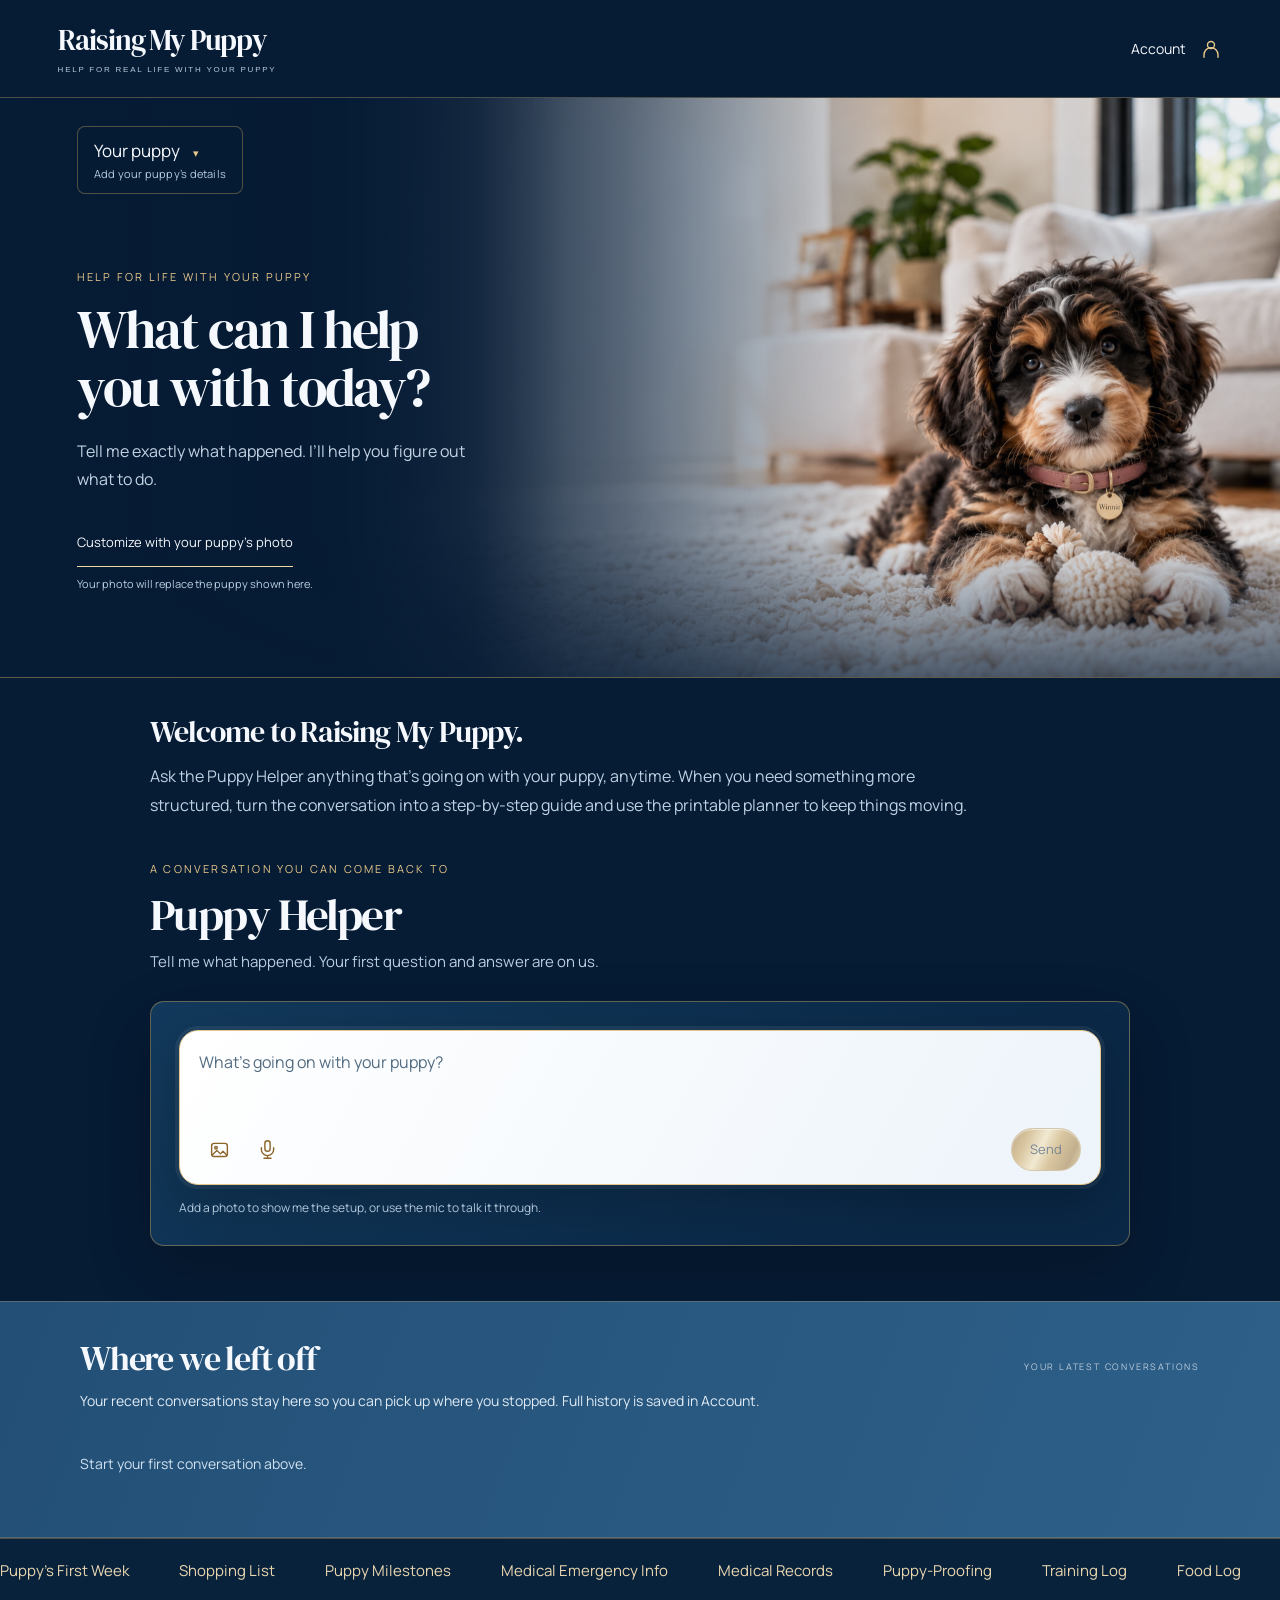
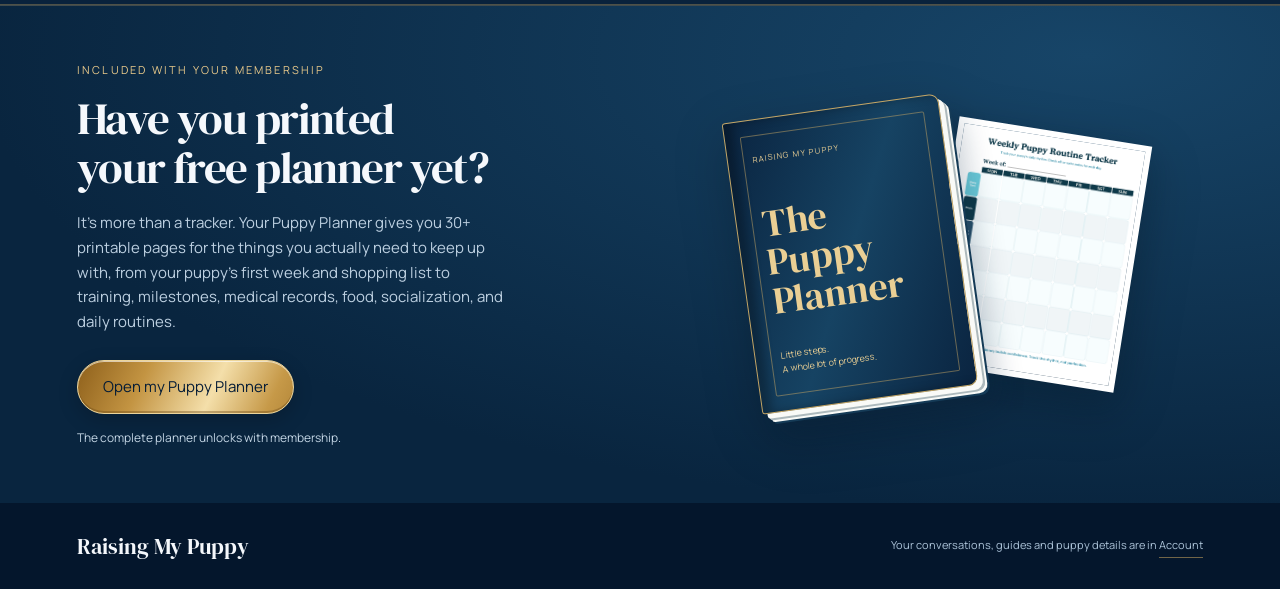
==== commit b5fca5da: "Finalize real member flow and ongoing Puppy Helper chat" ====
--- a/member.html
+++ b/member.html
@@ -14,12 +14,12 @@
 </head>
 <body class="member-page">
   <a class="skip-link" href="#session-title">Skip to Puppy Helper</a>
-  <details class="demo-controls" id="demo-controls">
+  <details class="demo-controls" id="demo-controls" hidden>
     <summary>INTERACTIVE MEMBER PREVIEW <span>Demo controls +</span></summary>
     <div class="demo-options">
       <label>Membership<select id="demo-state"><option value="active">Active member</option><option value="available">First free session available</option><option value="used">First free session used</option></select></label>
       <label>Puppy context<select id="demo-profile"><option value="sample">Sample profile with photo</option><option value="empty">No profile or photo</option><option value="no-photo">Profile without photo</option><option value="multiple">Multiple puppies</option></select></label>
-      <p>Static preview. Sample replies and voice input. Photos, profiles, conversations and guides stay in this visit and reset on reload. No sign-in, AI or payment.</p>
+      <p>Testing controls. These states use temporary data and do not change your saved browser profile. No live AI, checkout or charge.</p>
     </div>
   </details>
   <div class="member-shell">
@@ -28,11 +28,11 @@
       <button type="button" class="account-button" data-action="account">Account <svg viewBox="0 0 24 24" aria-hidden="true"><circle cx="12" cy="8" r="4"/><path d="M4 22v-3a8 8 0 0 1 16 0v3"/></svg></button>
     </header>
     <main id="member-main"></main>
-    <footer class="member-footer"><span class="footer-brand">Raising My Puppy</span><p>Your conversations, guides and puppy details are in <button class="text-link" data-action="account">Account ↗</button></p></footer>
+    <footer class="member-footer"><span class="footer-brand">Raising My Puppy</span><p>Your conversations, guides and puppy details are in <button class="text-link" data-action="account">Account</button></p></footer>
   </div>
   <dialog id="member-dialog" aria-labelledby="dialog-title"><button type="button" class="dialog-close" aria-label="Close panel">×</button><div id="dialog-content"></div></dialog>
   <div id="member-status" role="status" aria-live="polite"></div>
   <div id="print-area"></div>
-  <noscript><p class="noscript">Enable JavaScript to use this interactive member preview.</p></noscript>
+  <noscript><p class="noscript">Enable JavaScript to use Puppy Helper.</p></noscript>
 </body>
 </html>
--- a/css/member.css
+++ b/css/member.css
@@ -31,3 +31,111 @@
 @media(max-width:440px){.hero-content h1{font-size:38px}.hero-ask{width:100%;font-size:15px}.hero-content .puppy-switch{top:-260px}.session-heading>p{font-size:14px}.session-module{padding:15px;border-radius:10px}.session-profile strong{font-size:11px}.session-profile small{font-size:9px}.session-profile>img,.profile-initial{width:40px;height:40px}.session-label{margin-left:53px;font-size:8px}.session-progress{font-size:9px}.question-line{padding:17px;font-size:14px}.helper-response{padding:17px}.helper-response .reply-text{font-size:14px}.helper-response .response-steps li{font-size:13px;grid-template-columns:20px 1fr;gap:8px}.reply-actions>.gold-button{font-size:14px;padding:15px;gap:12px;line-height:1.5}.inline-guide{padding:17px}.inline-guide .guide-paper h3{font-size:26px!important}.inline-guide .action-row>*{width:100%;justify-content:center}.session-compose h3{font-size:23px}.session-compose .composer{padding:13px}.edition-preview{height:290px}.edition-choice>p{min-height:0}.photo-upload{padding:17px}.photo-upload h3{font-size:26px!important}.document-scroll{height:49dvh;padding:8px}.document-page figcaption{font-size:10px}.document-navigation{gap:8px}.planner-viewer .panel-note{font-size:10px!important}#member-dialog.planner-viewer{width:calc(100% - 14px);padding-inline:14px}.document-toolbar .gold-button,.document-toolbar .secondary-button{flex:1;justify-content:center;padding:8px 10px}.planner-reminder{padding-top:36px}}
 @media(max-width:760px){.session-profile>div{flex:1 1 calc(100% - 65px)}.session-label{flex-basis:100%;margin-left:63px;margin-top:0}}
 @media(max-width:440px){.session-profile>div{flex-basis:calc(100% - 53px)}.session-label{margin-left:53px}}
+
+/* Round 4D: one ongoing conversation and a clean first visit. */
+.hero-profile{position:absolute;top:28px;left:6%;right:6%;z-index:5;pointer-events:none}
+.hero-profile .puppy-switch{position:relative;top:auto;left:auto;margin:0;pointer-events:auto}
+.hero-profile .puppy-toggle{padding:10px 16px;background:#061b34e8;border:1px solid #c7a05b66;border-radius:8px}
+.hero-content{padding-top:170px;padding-bottom:74px}
+.member-hero{min-height:580px}
+.member-hero.is-upload .hero-photo{width:72%;object-position:center}
+.photo-personalization{margin-top:30px;max-width:320px}
+.photo-personalization .photo-action{font-size:13px;min-height:44px;margin:0;text-shadow:none}
+.photo-personalization p{font-size:11px;color:#bacee0;margin-top:8px}
+.member-welcome{max-width:980px;padding:38px 0 0}
+.member-welcome h2{font-size:30px;margin:0 0 14px}
+.member-welcome p{max-width:820px;color:#bfd2e3;font-size:16px;line-height:1.8}
+.conversation-inner{padding:40px 0 55px}
+.session-module{background:linear-gradient(140deg,#12395b,#0a2745 80%)}
+.conversation-heading:empty{display:none}
+.conversation-heading{padding-bottom:18px;border-bottom:1px solid #b7cadd30}
+.conversation-heading h3{margin:0;font-size:23px;max-width:75%}
+.chat-messages{padding:8px 0 5px}
+.chat-message{margin:26px 0;overflow-wrap:anywhere}
+.chat-user{max-width:85%;margin-left:auto;padding:14px 18px;border-radius:18px 18px 4px 18px;background:#315777;color:#fff;white-space:pre-wrap;font-size:16px;line-height:1.7}
+.chat-helper{padding:0;color:#edf5fc}
+.chat-helper .reply-text{font-size:16px;line-height:1.85}
+.chat-helper .reply-label{margin-bottom:14px}
+.chat-helper .reply-label span:last-child{color:#e4ca96;font-size:11px}
+.chat-helper .response-steps{margin:16px 0 0}
+.chat-helper .response-steps li{font-size:15px;color:#cbdceb;line-height:1.75;grid-template-columns:14px 1fr}
+.chat-helper .response-steps li:before{content:'•';font:20px/1.5 Arial,sans-serif;color:var(--gold)}
+.chat-helper .response-steps strong{font-weight:400;color:#fff}
+.session-compose{margin-top:18px;padding-top:22px}
+.session-module:has(.chat-messages[hidden]) .session-compose{margin-top:0;padding-top:0;border:0}
+.composer-footnote{font-size:12px;max-width:700px;line-height:1.6}
+.guide-offer{padding:28px 0 0}
+.guide-offer p{max-width:770px;font-size:15px;color:#c9dbeb;line-height:1.8;margin-bottom:18px}
+.guide-offer .gold-button{justify-content:center;max-width:100%}
+.inline-guide{margin-top:24px}
+.recent-section{background:linear-gradient(110deg,#234f76,#2e6089);padding:38px 0 42px;border-block:1px solid #bda06d50}
+.recent-section .section-heading{margin-bottom:12px}
+.recent-explanation{font-size:14px;color:#e0ebf5;max-width:700px;margin-bottom:20px}
+.recent-list small,.recent-section .empty-note{color:#d1e2f0}
+.recent-list button{border-color:#d6e4f150;border-radius:0;transition:background .2s}
+.recent-list button:hover{background:#ffffff0b}
+.account-links button:hover,.overlay-list button:hover{background:#90adca18}
+.planner-banner{background:#09223c;border-block:1px solid #b69a5b66;overflow:hidden}
+.planner-ticker{overflow:hidden;padding:20px 0}
+.planner-ticker-track{display:flex;width:max-content;animation:planner-roll 100s linear infinite}
+.planner-ticker-group{display:flex;align-items:center;gap:50px;padding-right:50px;flex-shrink:0}
+.planner-ticker-group span{white-space:nowrap;font-size:15px;color:#e9d7b0}
+.planner-ticker:hover .planner-ticker-track,.planner-ticker:focus .planner-ticker-track{animation-play-state:paused}
+.planner-lock-note{display:block;font-size:12px;color:#c3d5e4;margin-top:14px}
+.membership-invite{margin-top:24px;padding:27px 30px;background:#173d60;border:1px solid #c4a06388;border-radius:12px}
+.membership-invite h3{font-size:32px;margin:0 0 14px}
+.membership-invite p{color:#d1e2ef;font-size:15px;line-height:1.8;max-width:760px}
+.invite-price{display:block;color:var(--gold);font-size:17px;font-weight:400;margin-top:20px}
+.invitation-dismissed{display:flex;gap:20px;align-items:center;flex-wrap:wrap;margin-top:24px;color:#cbdceb;font-size:14px}
+.gold-button:after{content:'';position:absolute;inset:0;pointer-events:none;background:linear-gradient(110deg,transparent 35%,#fff4 50%,transparent 65%);transform:translateX(-120%);animation:gold-shimmer 9s ease-in-out infinite}
+@keyframes planner-roll{to{transform:translateX(-50%)}}
+@keyframes gold-shimmer{0%,65%{transform:translateX(-120%)}85%,100%{transform:translateX(120%)}}
+@media(max-width:1100px){.hero-content{padding-left:6%;width:64%}.member-hero{min-height:580px}}
+@media(max-width:760px){
+ .member-hero{min-height:0;padding-top:295px}
+ .hero-profile{top:20px;left:6%}
+ .hero-content{width:100%;padding:0 6% 35px}
+ .hero-profile .puppy-switch{position:relative;top:auto;left:auto}
+ .hero-photo,.member-hero.is-upload .hero-photo{width:100%;height:390px}
+ .member-hero.is-upload .hero-photo{object-position:center}
+ .hero-shade{background:linear-gradient(0deg,#061b34 0%,#061b34 30%,#061b34e6 47%,#061b3430 73%,transparent 94%)}
+ .photo-personalization{margin-top:19px}
+ .member-welcome{padding-top:28px}
+ .member-welcome h2{font-size:28px}
+ .member-welcome p{font-size:15px}
+ .chat-user{max-width:92%;font-size:15px;padding:13px 16px}
+ .chat-helper .reply-text{font-size:15px}
+ .chat-helper .response-steps li{font-size:14px}
+ .conversation-inner{padding:32px 0 38px}
+ .guide-offer p{font-size:14px}
+ .membership-invite{padding:22px}
+ .planner-ticker{padding:16px 0}
+ .planner-ticker-group{gap:32px;padding-right:32px}
+}
+@media(max-width:440px){
+ .hero-content h1{font-size:36px}
+ .hero-profile{right:6%}
+ .hero-profile .puppy-toggle{max-width:100%}
+ .hero-profile .puppy-toggle small{max-width:230px}
+ .hero-content{padding-top:0}
+ .conversation-heading{align-items:start;gap:13px}
+ .conversation-heading h3{font-size:21px;max-width:67%}
+ .conversation-heading .text-link{font-size:11px}
+ .chat-user{font-size:14px;max-width:95%}
+ .chat-helper .reply-text{font-size:15px}
+ .composer-footnote{font-size:11px}
+ .guide-offer .gold-button{width:100%}
+ .membership-invite{padding:20px}
+ .membership-invite h3{font-size:28px}
+ .membership-invite p{font-size:14px}
+ .membership-invite .action-row{gap:17px}
+ .invite-price{font-size:16px}
+ .planner-ticker-group span{font-size:14px}
+}
+@media(prefers-reduced-motion:reduce){
+ .planner-ticker{overflow-x:auto}
+ .planner-ticker-track{animation:none;transform:none}
+ .planner-ticker-group[aria-hidden]{display:none}
+ .gold-button:after{animation:none;display:none}
+ .planner-ticker-group{padding-inline:24px}
+}
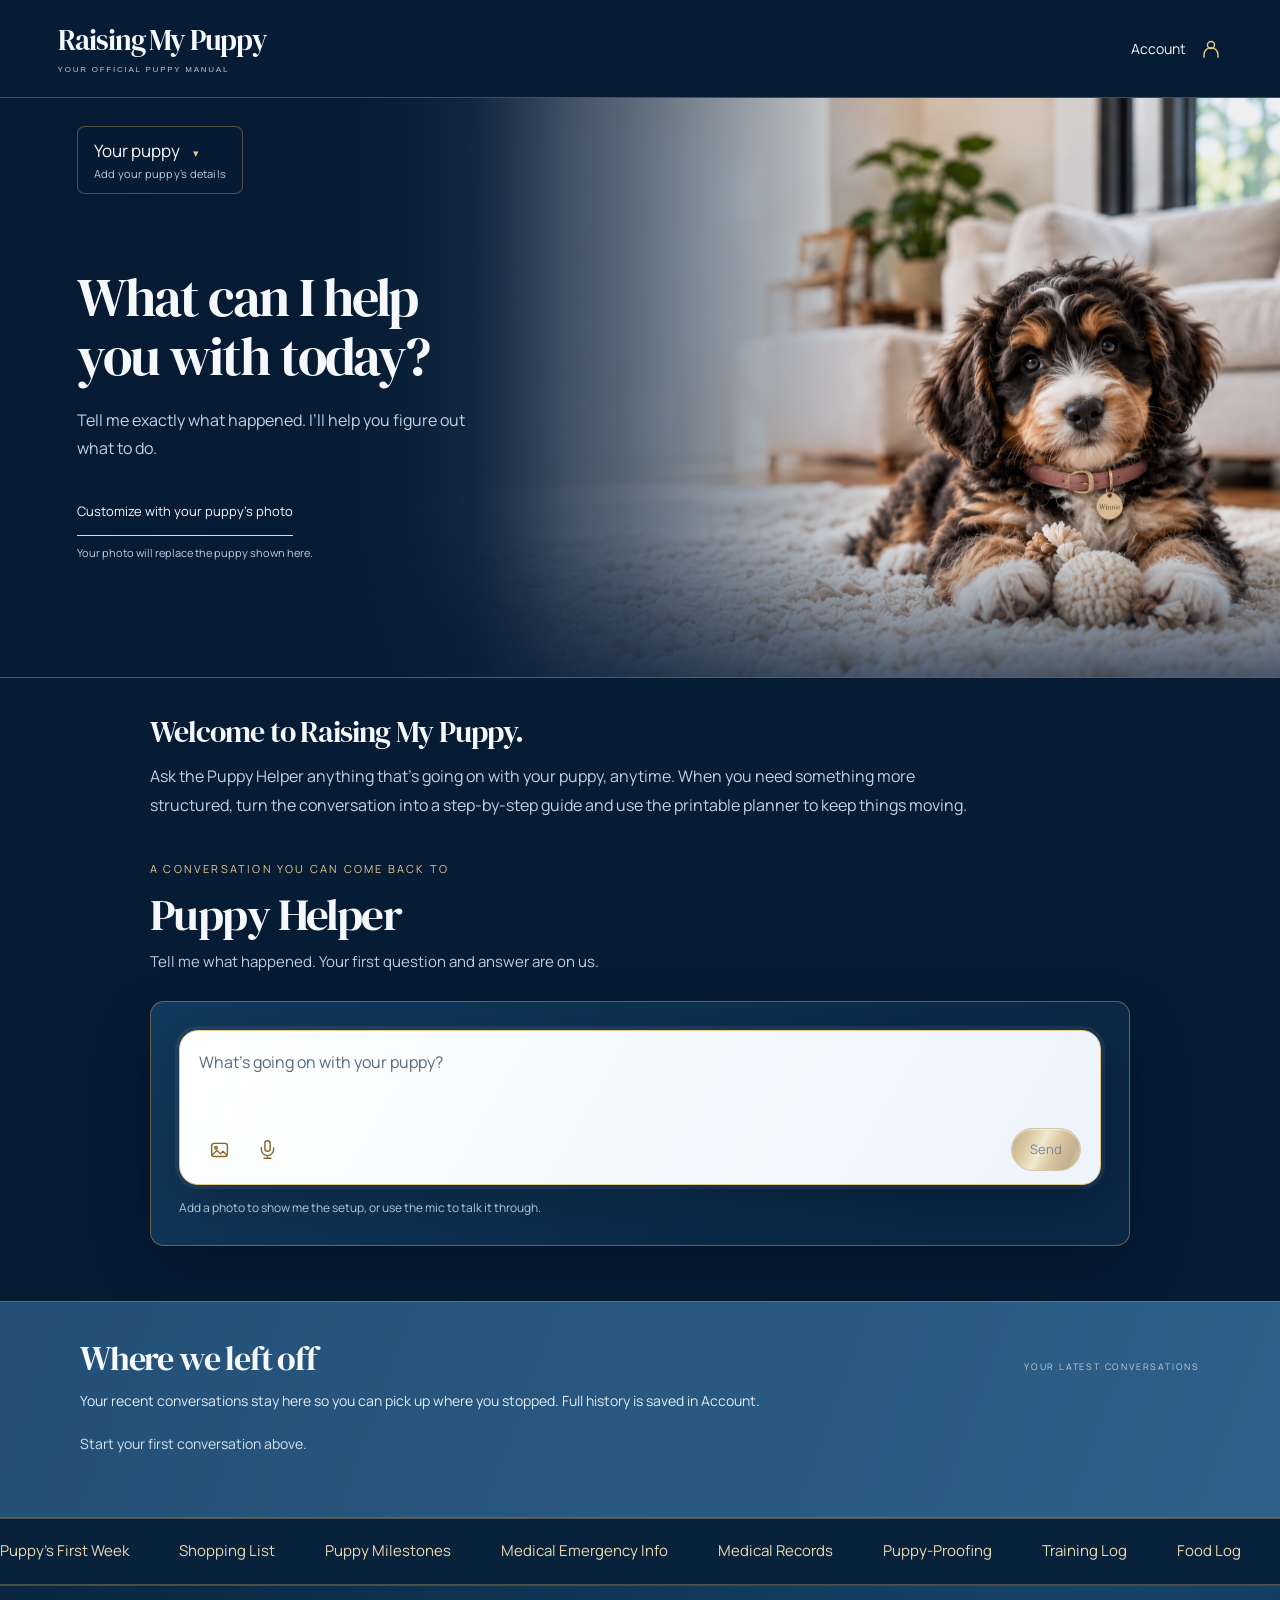
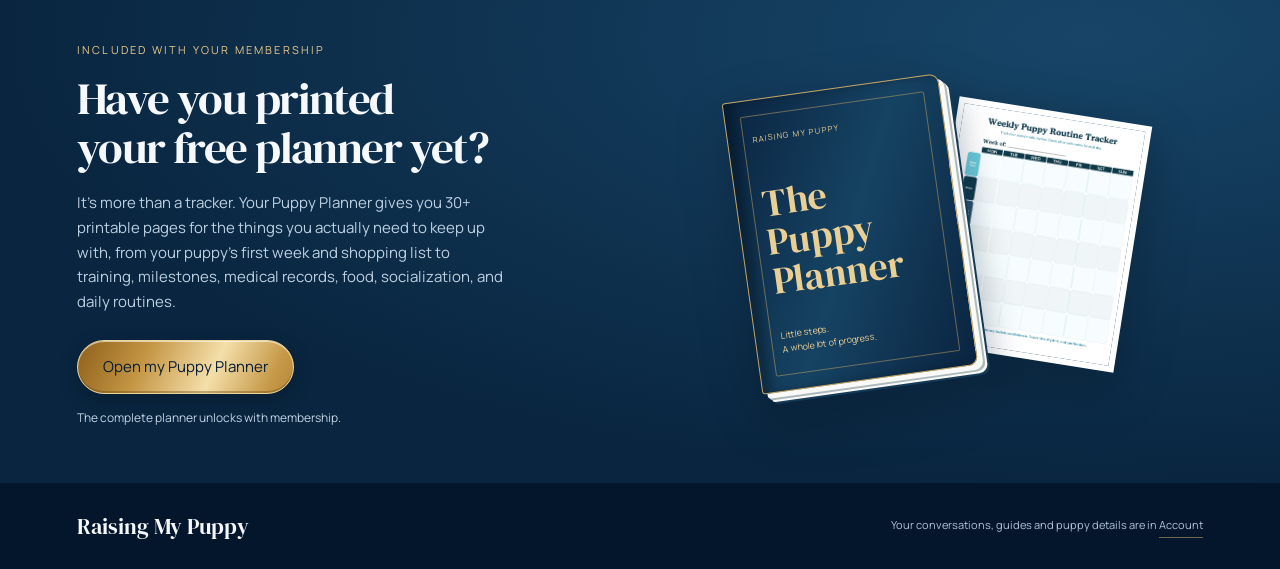
==== commit 778462e7: "Refine member experience and apply RMP brand line" ====
--- a/member.html
+++ b/member.html
@@ -24,7 +24,7 @@
   </details>
   <div class="member-shell">
     <header class="member-header">
-      <a href="./" class="wordmark" aria-label="Raising My Puppy public home">Raising My Puppy<span>HELP FOR REAL LIFE WITH YOUR PUPPY</span></a>
+      <a href="./" class="wordmark" aria-label="Raising My Puppy public home">Raising My Puppy<span>YOUR OFFICIAL PUPPY MANUAL</span></a>
       <button type="button" class="account-button" data-action="account">Account <svg viewBox="0 0 24 24" aria-hidden="true"><circle cx="12" cy="8" r="4"/><path d="M4 22v-3a8 8 0 0 1 16 0v3"/></svg></button>
     </header>
     <main id="member-main"></main>
--- a/css/member.css
+++ b/css/member.css
@@ -48,11 +48,11 @@
 .conversation-inner{padding:40px 0 55px}
 .session-module{background:linear-gradient(140deg,#12395b,#0a2745 80%)}
 .conversation-heading:empty{display:none}
-.conversation-heading{padding-bottom:18px;border-bottom:1px solid #b7cadd30}
+.conversation-heading{justify-content:flex-end;margin-bottom:0;padding-bottom:0;border:0}
 .conversation-heading h3{margin:0;font-size:23px;max-width:75%}
 .chat-messages{padding:8px 0 5px}
 .chat-message{margin:26px 0;overflow-wrap:anywhere}
-.chat-user{max-width:85%;margin-left:auto;padding:14px 18px;border-radius:18px 18px 4px 18px;background:#315777;color:#fff;white-space:pre-wrap;font-size:16px;line-height:1.7}
+.chat-user{max-width:85%;margin-left:auto;padding:0;background:none;color:#fff;white-space:pre-wrap;font-size:16px;line-height:1.7}
 .chat-helper{padding:0;color:#edf5fc}
 .chat-helper .reply-text{font-size:16px;line-height:1.85}
 .chat-helper .reply-label{margin-bottom:14px}
@@ -61,7 +61,7 @@
 .chat-helper .response-steps li{font-size:15px;color:#cbdceb;line-height:1.75;grid-template-columns:14px 1fr}
 .chat-helper .response-steps li:before{content:'•';font:20px/1.5 Arial,sans-serif;color:var(--gold)}
 .chat-helper .response-steps strong{font-weight:400;color:#fff}
-.session-compose{margin-top:18px;padding-top:22px}
+.session-compose{margin-top:18px;padding-top:0;border:0}
 .session-module:has(.chat-messages[hidden]) .session-compose{margin-top:0;padding-top:0;border:0}
 .composer-footnote{font-size:12px;max-width:700px;line-height:1.6}
 .guide-offer{padding:28px 0 0}
@@ -71,6 +71,8 @@
 .recent-section{background:linear-gradient(110deg,#234f76,#2e6089);padding:38px 0 42px;border-block:1px solid #bda06d50}
 .recent-section .section-heading{margin-bottom:12px}
 .recent-explanation{font-size:14px;color:#e0ebf5;max-width:700px;margin-bottom:20px}
+.recent-list{display:block}
+.recent-list li+li button{border-top:0}
 .recent-list small,.recent-section .empty-note{color:#d1e2f0}
 .recent-list button{border-color:#d6e4f150;border-radius:0;transition:background .2s}
 .recent-list button:hover{background:#ffffff0b}
@@ -103,7 +105,7 @@
  .member-welcome{padding-top:28px}
  .member-welcome h2{font-size:28px}
  .member-welcome p{font-size:15px}
- .chat-user{max-width:92%;font-size:15px;padding:13px 16px}
+ .chat-user{max-width:92%;font-size:15px}
  .chat-helper .reply-text{font-size:15px}
  .chat-helper .response-steps li{font-size:14px}
  .conversation-inner{padding:32px 0 38px}
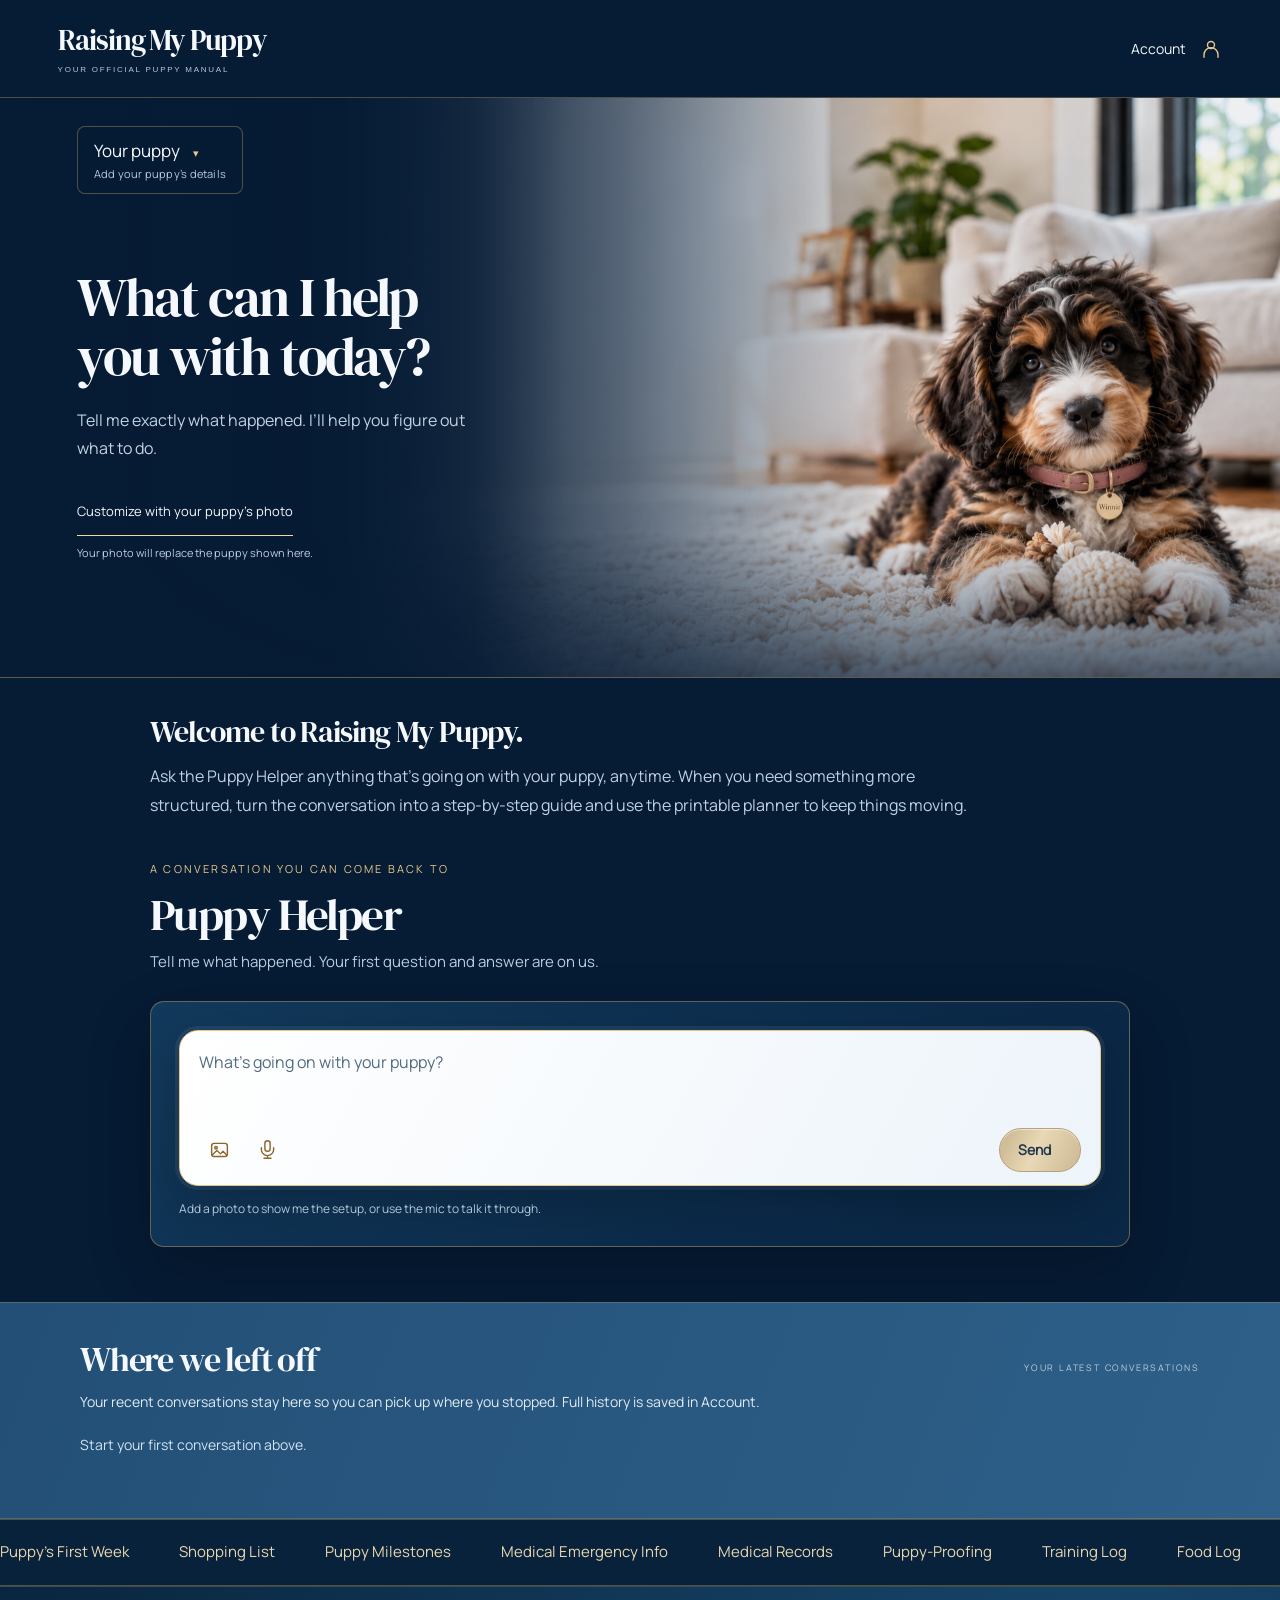
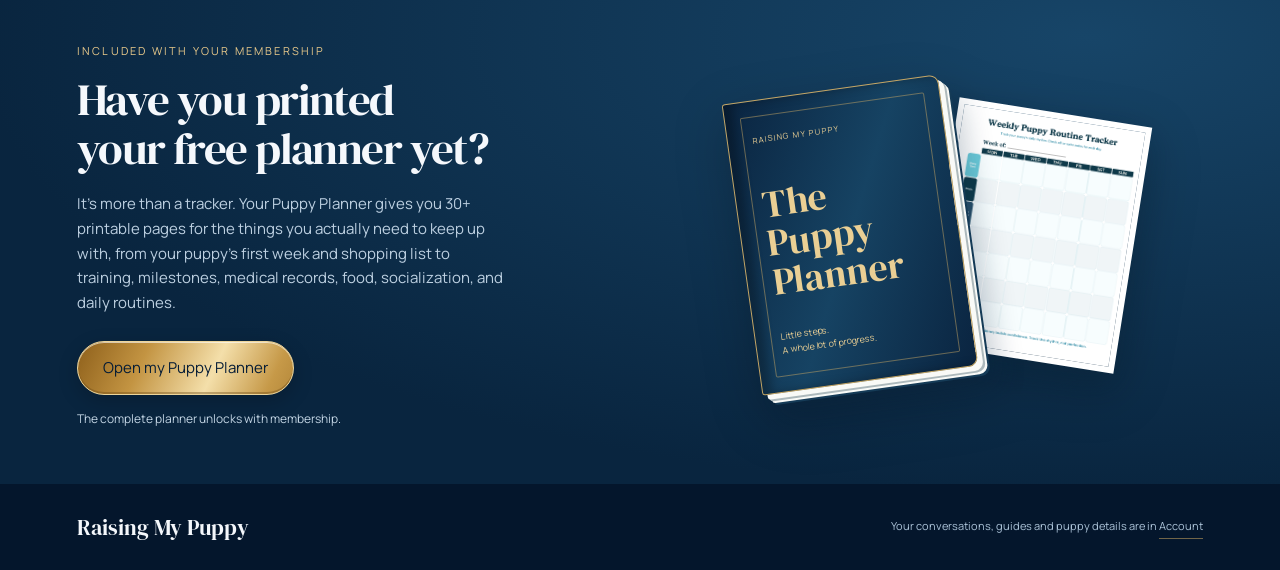
==== commit e5aeea74: "Refine chat usability and pre-member guide value" ====
--- a/member.html
+++ b/member.html
@@ -7,10 +7,10 @@
   <meta name="theme-color" content="#061b34">
   <title>Your Puppy Helper | Raising My Puppy</title>
   <link rel="stylesheet" href="css/tokens.css">
-  <link rel="stylesheet" href="css/member.css">
+  <link rel="stylesheet" href="css/member.css?v=4f">
   <script src="js/member-data.js" defer></script>
   <script src="js/member-planner.js" defer></script>
-  <script src="js/member.js" defer></script>
+  <script src="js/member.js?v=4f" defer></script>
 </head>
 <body class="member-page">
   <a class="skip-link" href="#session-title">Skip to Puppy Helper</a>
--- a/css/member.css
+++ b/css/member.css
@@ -141,3 +141,25 @@
  .gold-button:after{animation:none;display:none}
  .planner-ticker-group{padding-inline:24px}
 }
+
+/* Round 4F: clear chat actions and uncropped member photos. */
+.send-button{color:#061b34;font-weight:600;font-size:14px;min-width:82px;min-height:44px;background:linear-gradient(115deg,#c39442 0%,#f4dfaa 43%,#c69948 70%,#d7b66b 100%);background-size:150% 100%;border-color:#ae8138;box-shadow:0 4px 12px #77501f33,inset 0 1px #fff9,inset 0 -2px #68471540;transition:background-position .3s,box-shadow .2s}
+.send-button:disabled{opacity:1;color:#20384d;background:linear-gradient(115deg,#c7b38d 0%,#e9d8b5 45%,#cbb994 100%);box-shadow:inset 0 1px #fff8;border-color:#b8a17a}
+.send-button:not(:disabled):hover{background-position:100% 0;box-shadow:0 5px 16px #77501f55,inset 0 1px #fff9}
+.new-conversation-button{color:var(--gold);border-color:#d5b677;background:#061b3440;font-size:14px;line-height:1.45;padding:11px 19px;max-width:100%;transition:background .2s,border-color .2s}
+.new-conversation-button:hover{background:#d5b6771f;border-color:#f4dfaa}
+.conversation-heading:has(.new-conversation-button){margin-bottom:16px}
+.hero-photo-backdrop{position:absolute;inset:-24px;width:calc(100% + 48px);height:calc(100% + 48px);object-fit:cover;object-position:center;filter:blur(24px) brightness(.6);z-index:-4;pointer-events:none}
+.hero-photo-stage{position:absolute;top:28px;right:2%;width:48%;height:calc(100% - 56px);display:flex;align-items:center;justify-content:center;z-index:-3}
+.member-hero.is-upload .hero-photo{position:static;width:auto;height:auto;max-width:100%;max-height:100%;object-fit:contain;object-position:center;mask-image:none;transform:none;will-change:auto;border:1px solid #e7c88a40;border-radius:12px;box-shadow:0 15px 40px #0004}
+.member-hero.is-upload .hero-content{width:52%}
+@media(max-width:760px){
+ .member-hero.is-upload{--photo-height:clamp(360px,95vw,430px);padding-top:calc(120px + var(--photo-height))}
+ .member-hero.is-upload .hero-photo-stage{top:92px;right:5%;width:90%;height:var(--photo-height)}
+ .member-hero.is-upload .hero-content{width:100%}
+ .member-hero.is-upload .hero-shade{background:linear-gradient(180deg,#061b3440 0px,transparent 115px,transparent calc(82px + var(--photo-height)),#061b34 calc(120px + var(--photo-height)))}
+}
+@media(max-width:440px){
+ .new-conversation-button{width:100%;font-size:13px;padding-inline:12px}
+}
+@media(prefers-reduced-motion:reduce){.send-button,.new-conversation-button{transition:none}}
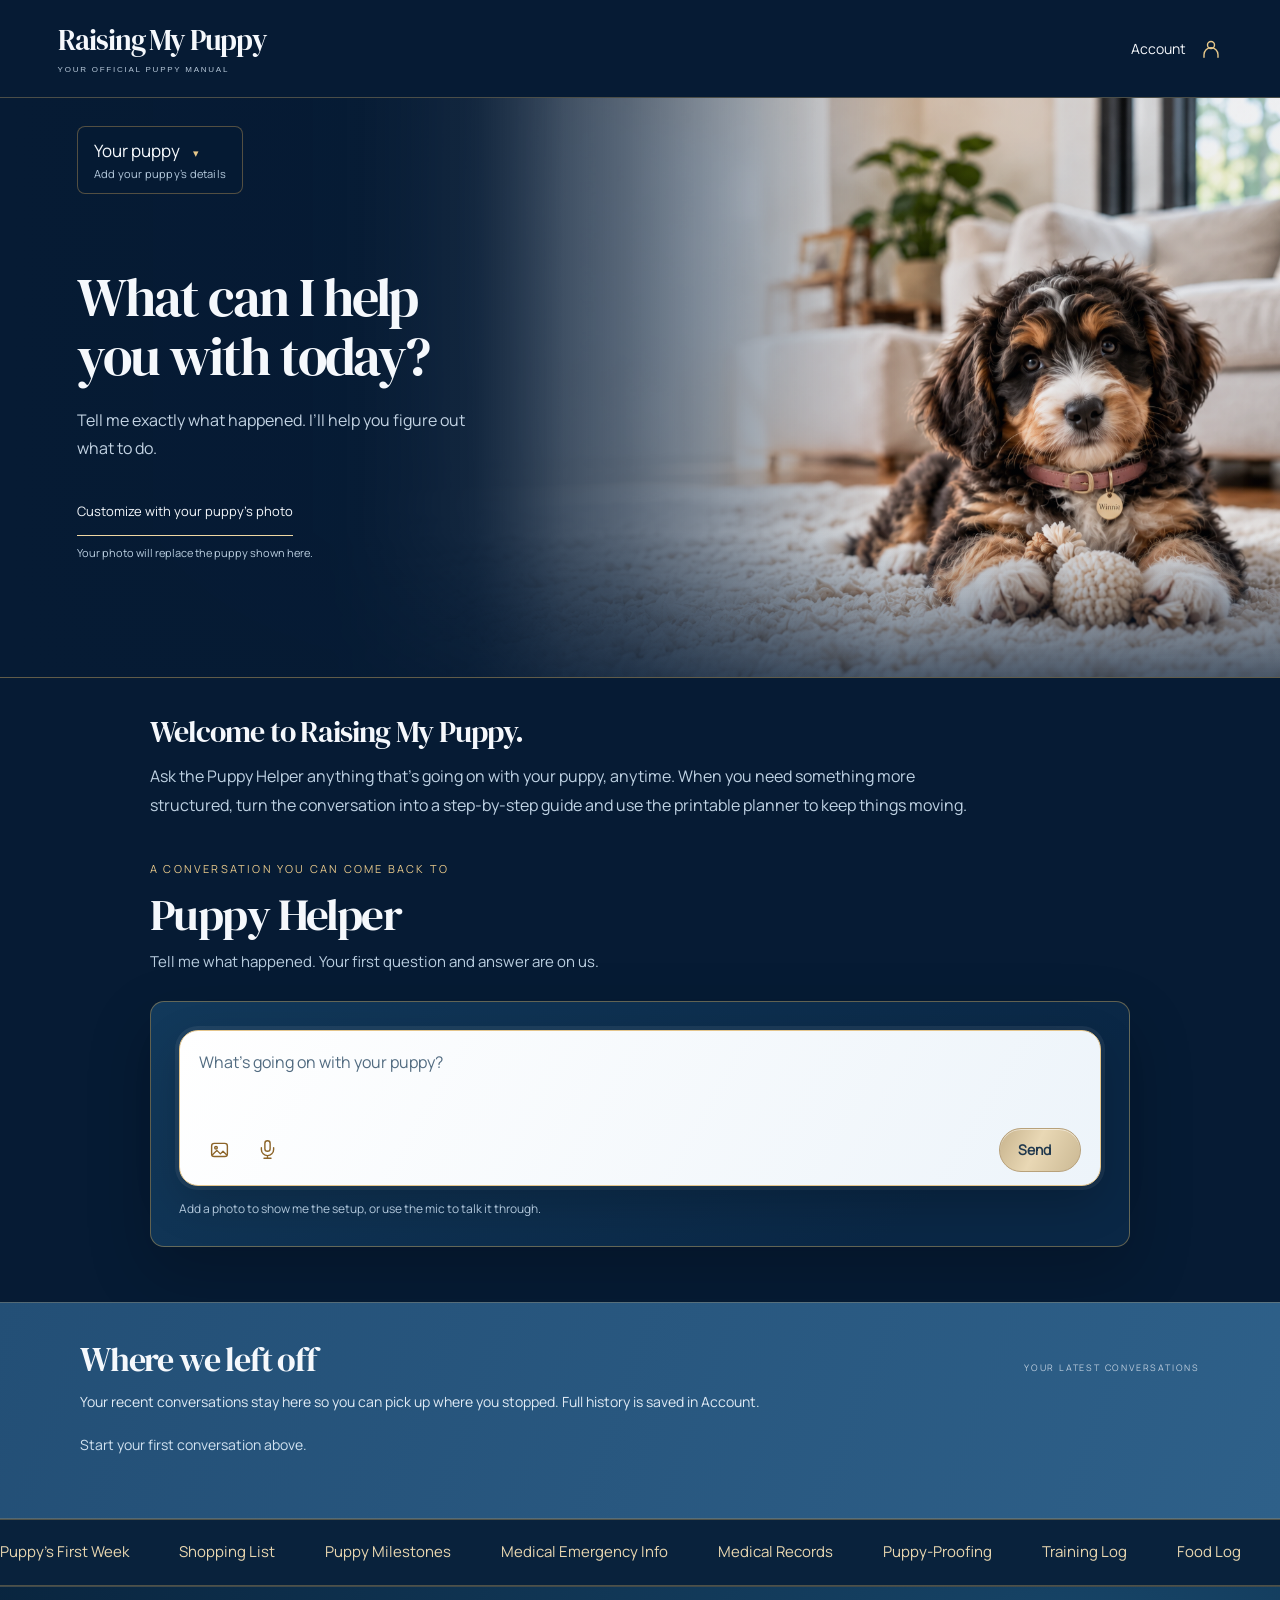
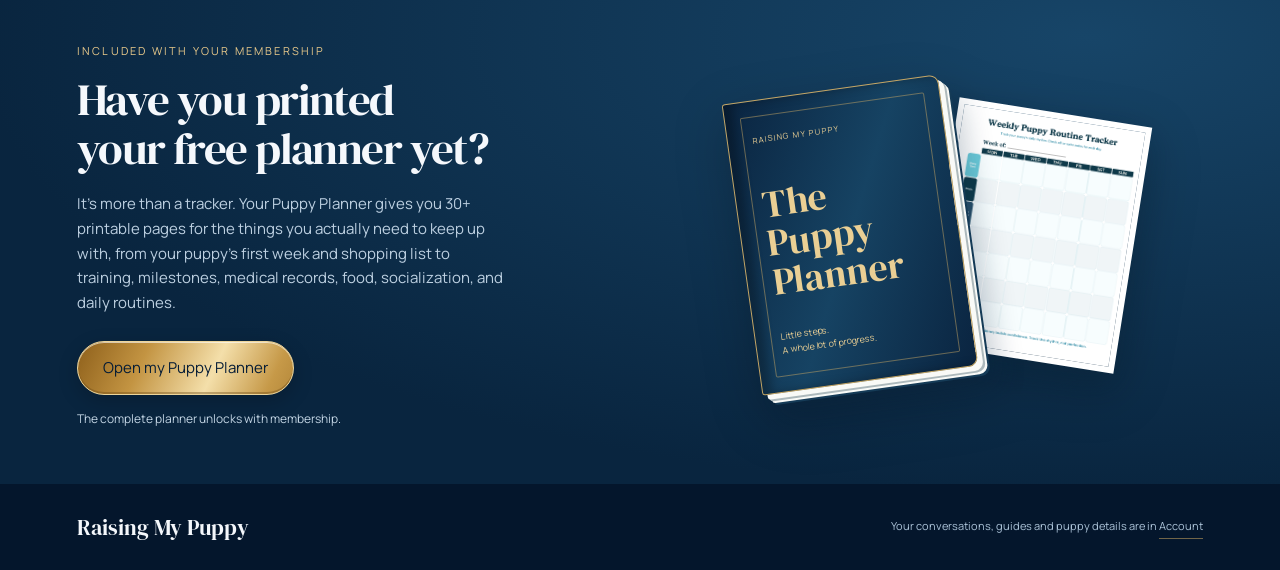
==== commit 90079daf: "Refine uploaded puppy hero photos" ====
--- a/member.html
+++ b/member.html
@@ -7,10 +7,10 @@
   <meta name="theme-color" content="#061b34">
   <title>Your Puppy Helper | Raising My Puppy</title>
   <link rel="stylesheet" href="css/tokens.css">
-  <link rel="stylesheet" href="css/member.css?v=4f">
+  <link rel="stylesheet" href="css/member.css?v=4g">
   <script src="js/member-data.js" defer></script>
   <script src="js/member-planner.js" defer></script>
-  <script src="js/member.js?v=4f" defer></script>
+  <script src="js/member.js?v=4g" defer></script>
 </head>
 <body class="member-page">
   <a class="skip-link" href="#session-title">Skip to Puppy Helper</a>
--- a/css/member.css
+++ b/css/member.css
@@ -149,13 +149,19 @@
 .new-conversation-button{color:var(--gold);border-color:#d5b677;background:#061b3440;font-size:14px;line-height:1.45;padding:11px 19px;max-width:100%;transition:background .2s,border-color .2s}
 .new-conversation-button:hover{background:#d5b6771f;border-color:#f4dfaa}
 .conversation-heading:has(.new-conversation-button){margin-bottom:16px}
-.hero-photo-backdrop{position:absolute;inset:-24px;width:calc(100% + 48px);height:calc(100% + 48px);object-fit:cover;object-position:center;filter:blur(24px) brightness(.6);z-index:-4;pointer-events:none}
-.hero-photo-stage{position:absolute;top:28px;right:2%;width:48%;height:calc(100% - 56px);display:flex;align-items:center;justify-content:center;z-index:-3}
-.member-hero.is-upload .hero-photo{position:static;width:auto;height:auto;max-width:100%;max-height:100%;object-fit:contain;object-position:center;mask-image:none;transform:none;will-change:auto;border:1px solid #e7c88a40;border-radius:12px;box-shadow:0 15px 40px #0004}
+/* Round 4G: immersive uploads, with a feathered portrait over photographic atmosphere. */
+.hero-photo-backdrop{display:none;position:absolute;top:-36px;right:-36px;width:calc(80% + 72px);height:calc(100% + 72px);object-fit:cover;object-position:center;filter:blur(36px) brightness(.65) saturate(.8);z-index:-4;pointer-events:none}
+.is-portrait .hero-photo-backdrop{display:block}
+.hero-photo-stage{position:absolute;inset:0;width:100%;height:100%;display:flex;align-items:center;justify-content:center;z-index:-3;background:none}
+.member-hero.is-upload .hero-photo{position:absolute;top:0;right:0;width:72%;height:100%;max-width:100%;max-height:100%;object-fit:cover;object-position:center;mask-image:linear-gradient(90deg,transparent,#000 24%);transform:none;will-change:auto;border:0;border-radius:0;box-shadow:none;background:none}
+.member-hero.is-portrait .hero-photo-stage{left:auto;right:0;width:58%}
+.member-hero.is-portrait .hero-photo{position:static;width:auto;height:auto;object-fit:contain;mask-image:linear-gradient(90deg,transparent,#000 18%,#000 82%,transparent),linear-gradient(180deg,transparent,#000 12%,#000 85%,transparent);mask-composite:intersect}
 .member-hero.is-upload .hero-content{width:52%}
 @media(max-width:760px){
  .member-hero.is-upload{--photo-height:clamp(360px,95vw,430px);padding-top:calc(120px + var(--photo-height))}
- .member-hero.is-upload .hero-photo-stage{top:92px;right:5%;width:90%;height:var(--photo-height)}
+ .member-hero.is-upload .hero-photo-stage{top:0;right:0;left:0;width:100%;height:calc(120px + var(--photo-height))}
+ .member-hero.is-upload:not(.is-portrait) .hero-photo{width:100%;mask-image:none}
+ .member-hero.is-upload .hero-photo-backdrop{width:calc(100% + 72px);height:calc(192px + var(--photo-height))}
  .member-hero.is-upload .hero-content{width:100%}
  .member-hero.is-upload .hero-shade{background:linear-gradient(180deg,#061b3440 0px,transparent 115px,transparent calc(82px + var(--photo-height)),#061b34 calc(120px + var(--photo-height)))}
 }
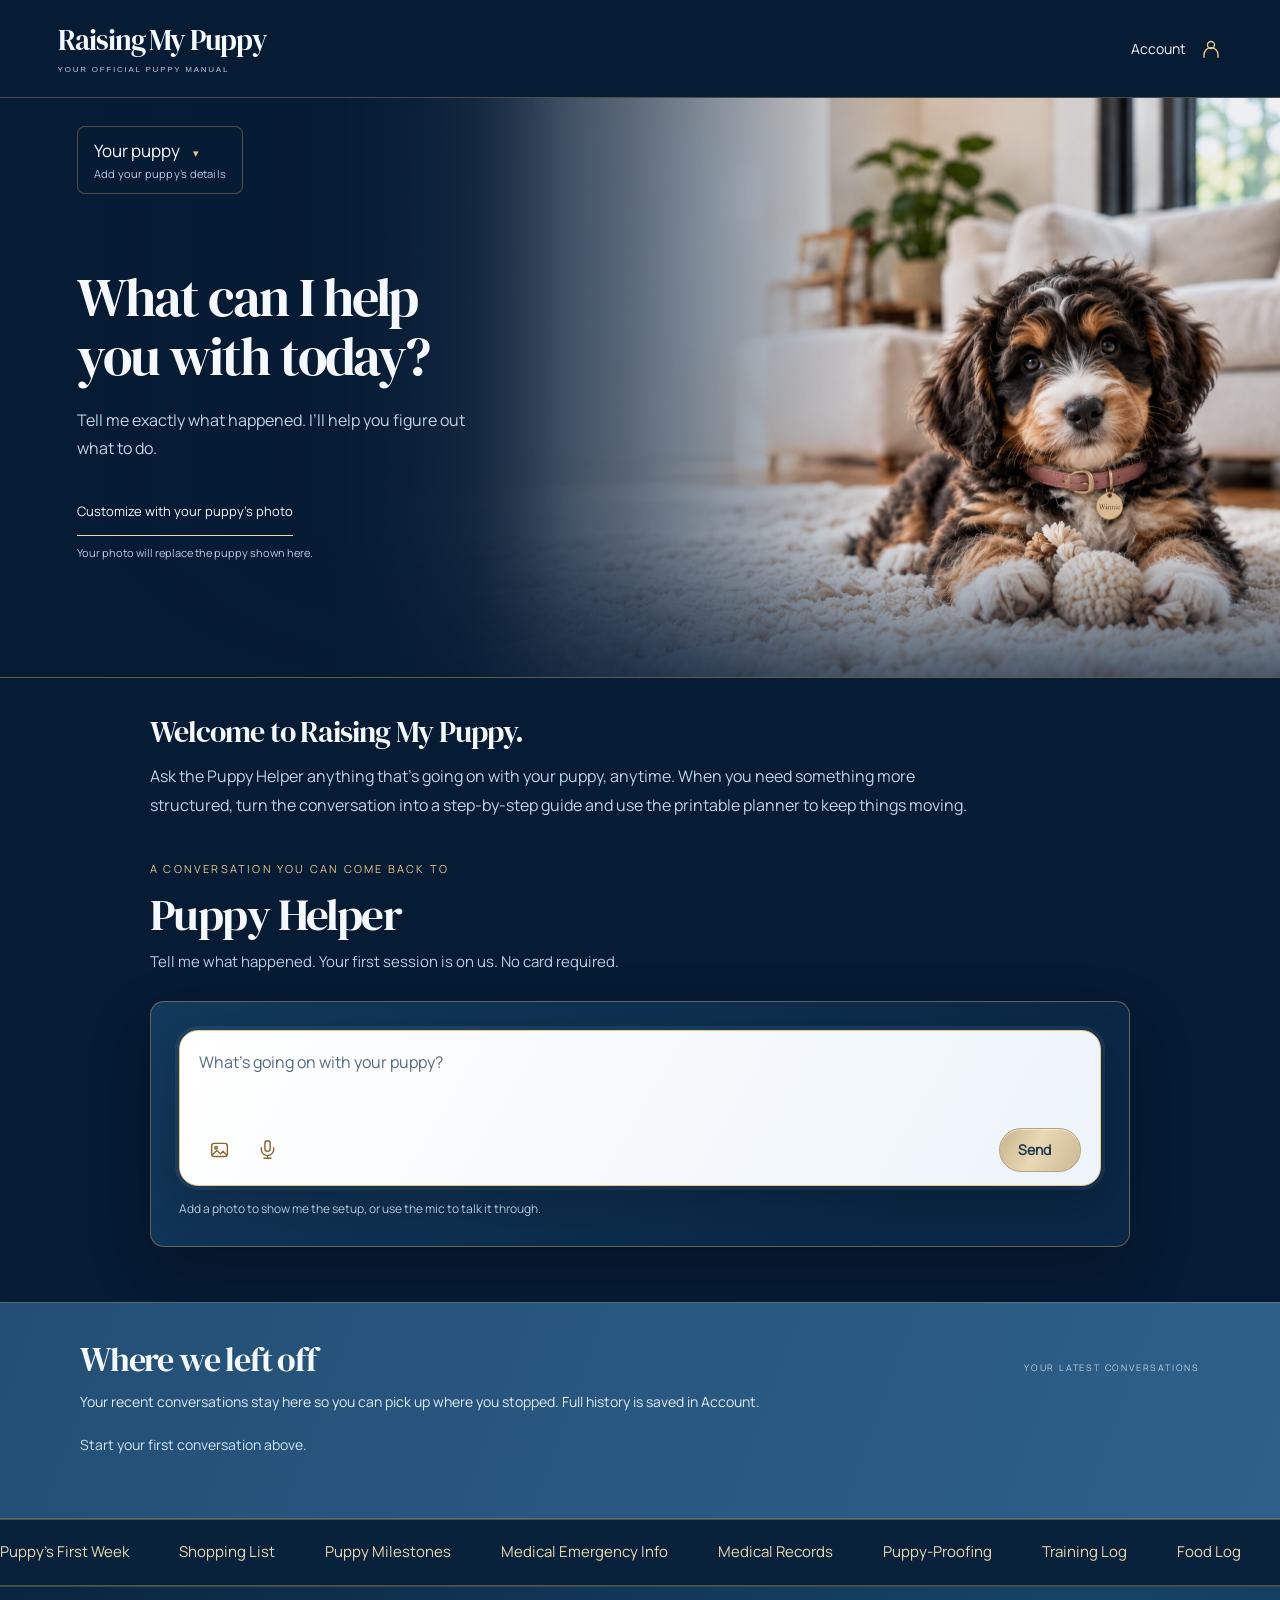
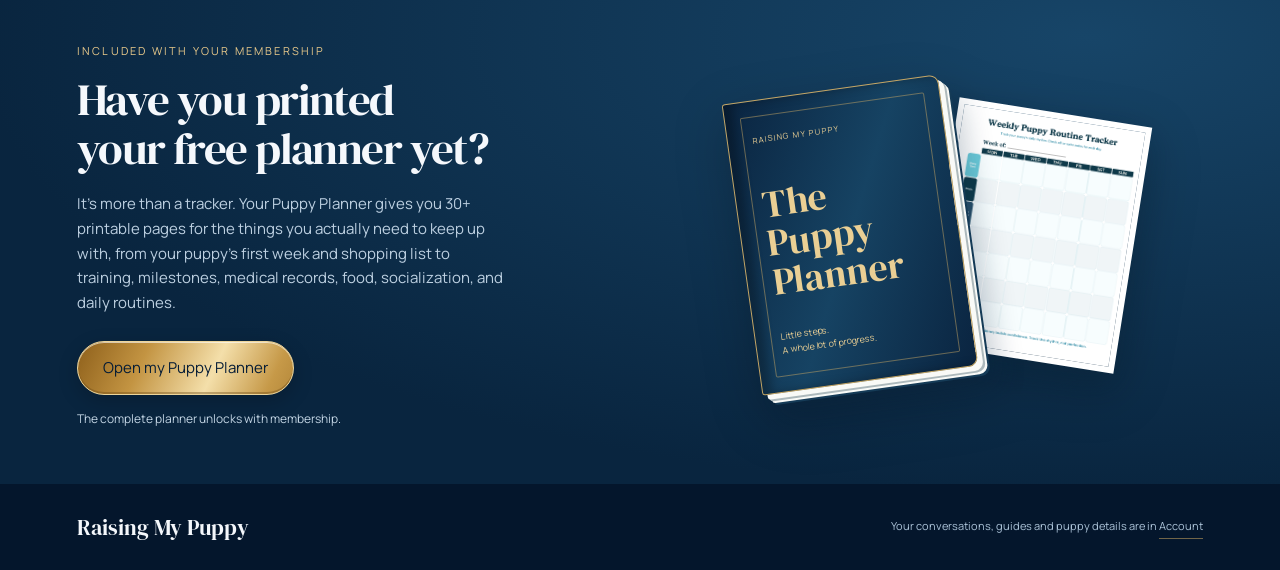
==== commit 58e58f51: "Connect free session to paid member flow" ====
--- a/member.html
+++ b/member.html
@@ -10,7 +10,7 @@
   <link rel="stylesheet" href="css/member.css?v=4g">
   <script src="js/member-data.js" defer></script>
   <script src="js/member-planner.js" defer></script>
-  <script src="js/member.js?v=4g" defer></script>
+  <script src="js/member.js?v=6" defer></script>
 </head>
 <body class="member-page">
   <a class="skip-link" href="#session-title">Skip to Puppy Helper</a>
--- a/css/member.css
+++ b/css/member.css
@@ -112,6 +112,7 @@
  .guide-offer p{font-size:14px}
  .membership-invite{padding:22px}
  .planner-ticker{padding:16px 0}
+ .planner-ticker-track{animation-duration:84.75s}
  .planner-ticker-group{gap:32px;padding-right:32px}
 }
 @media(max-width:440px){
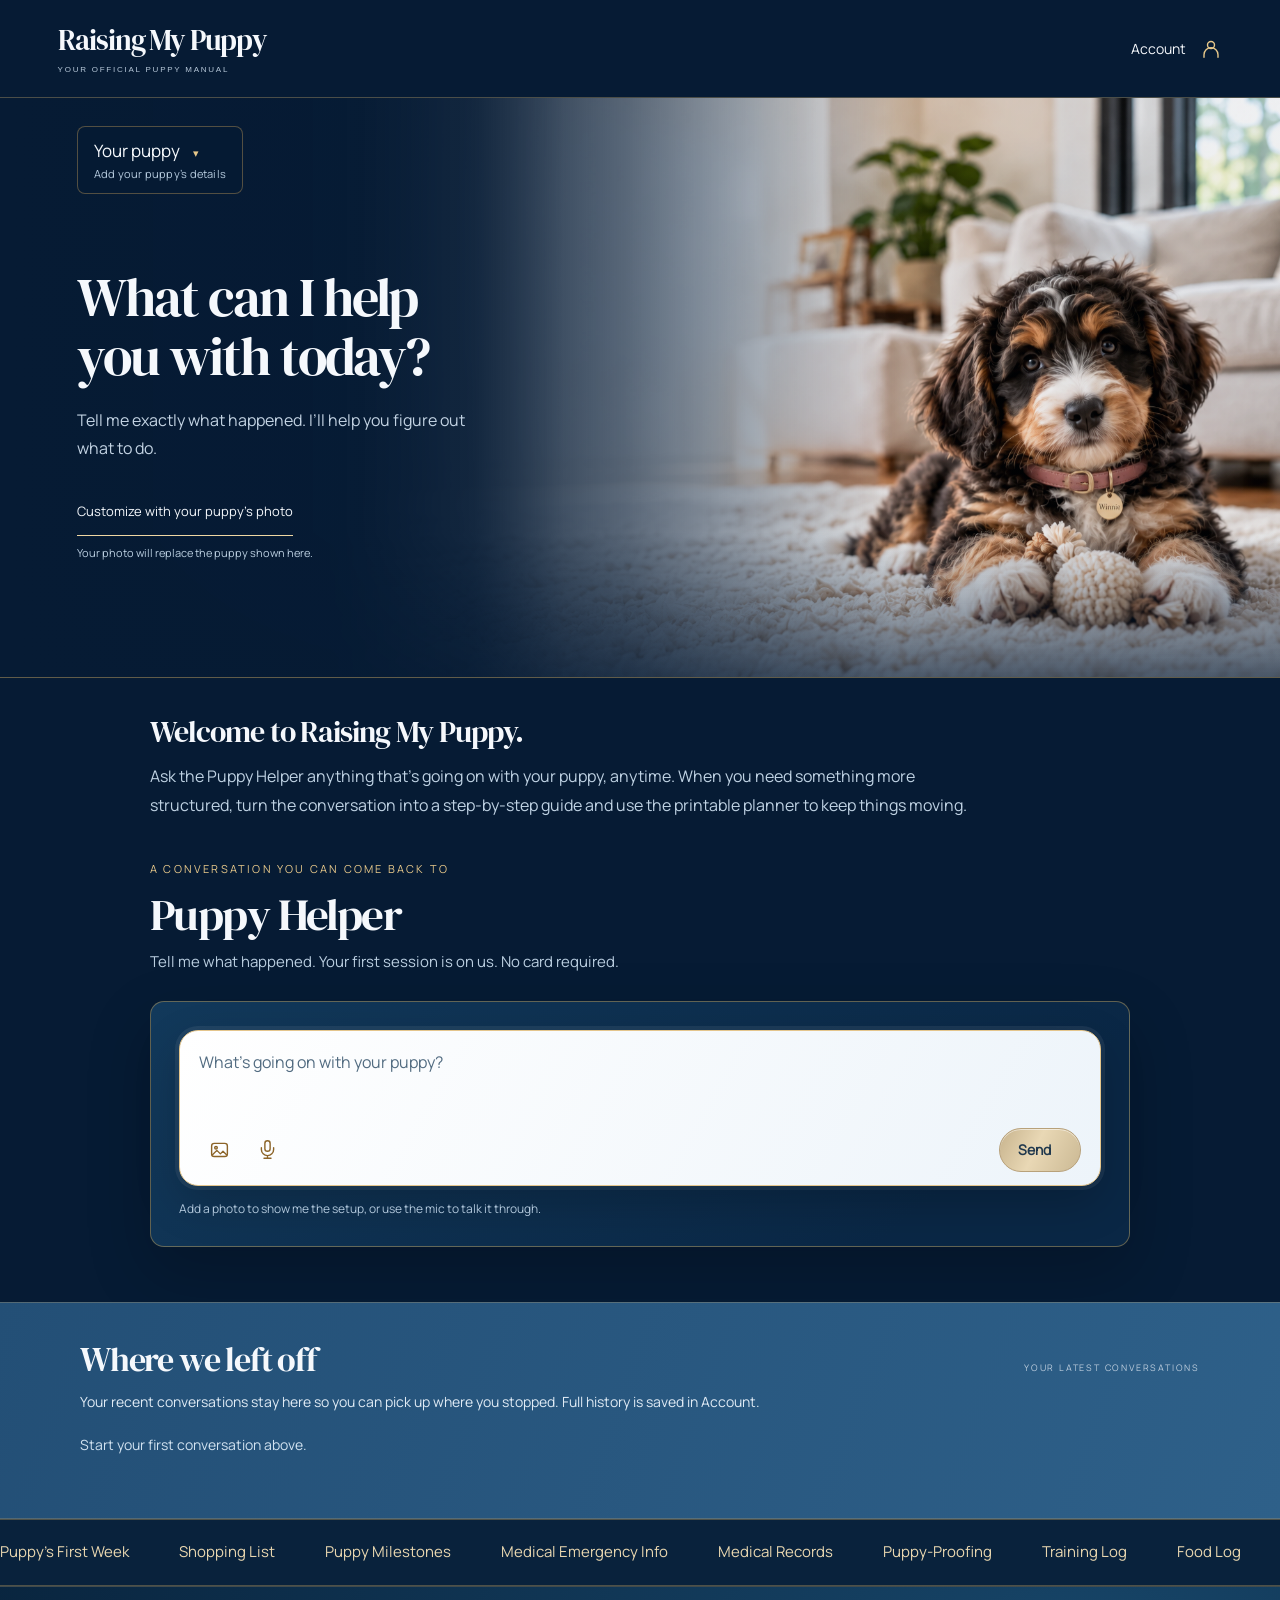
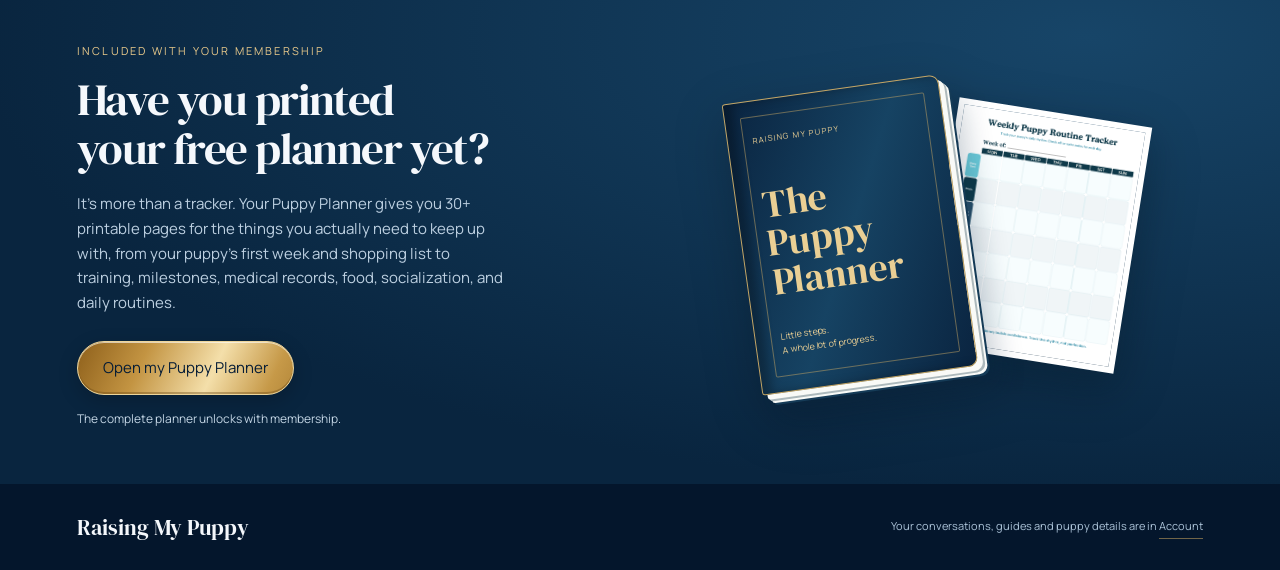
==== commit cb33ef43: "Preserve free-session draft and clean staging UI" ====
--- a/member.html
+++ b/member.html
@@ -10,7 +10,7 @@
   <link rel="stylesheet" href="css/member.css?v=4g">
   <script src="js/member-data.js" defer></script>
   <script src="js/member-planner.js" defer></script>
-  <script src="js/member.js?v=6" defer></script>
+  <script src="js/member.js?v=6b" defer></script>
 </head>
 <body class="member-page">
   <a class="skip-link" href="#session-title">Skip to Puppy Helper</a>
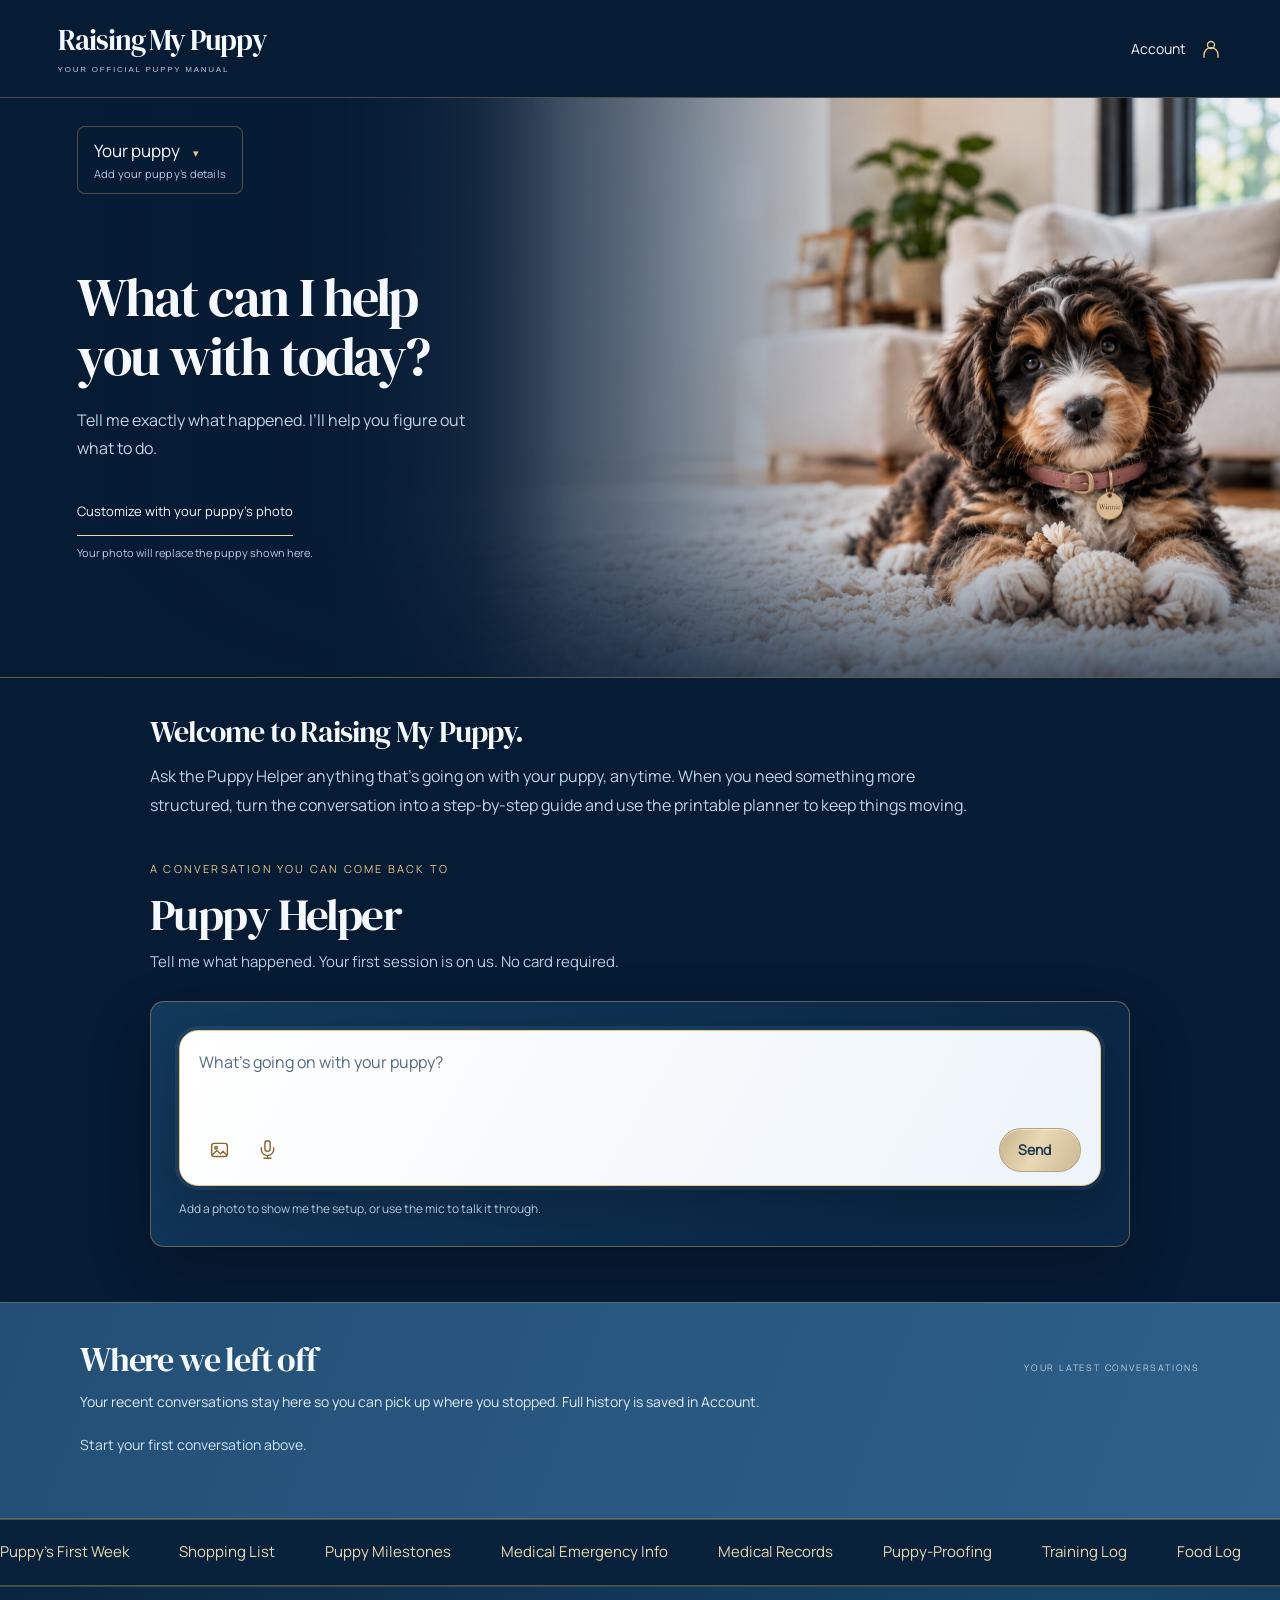
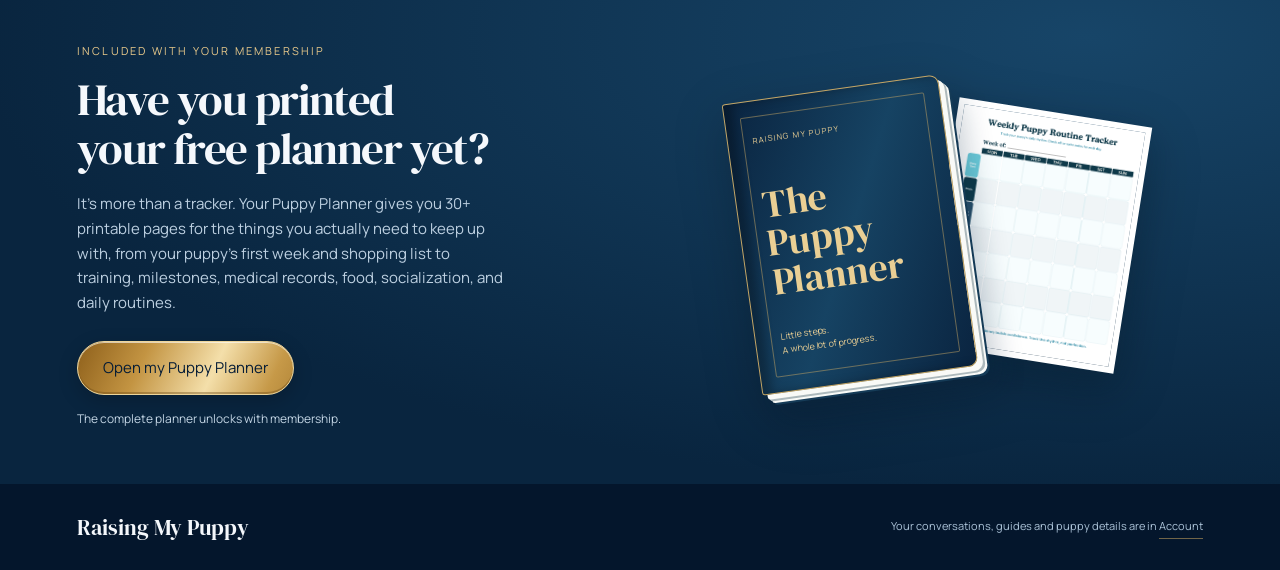
==== commit 47d2f60b: "Complete final QA and freeze RMP staging" ====
--- a/member.html
+++ b/member.html
@@ -10,7 +10,7 @@
   <link rel="stylesheet" href="css/member.css?v=4g">
   <script src="js/member-data.js" defer></script>
   <script src="js/member-planner.js" defer></script>
-  <script src="js/member.js?v=6b" defer></script>
+  <script src="js/member.js?v=7" defer></script>
 </head>
 <body class="member-page">
   <a class="skip-link" href="#session-title">Skip to Puppy Helper</a>
